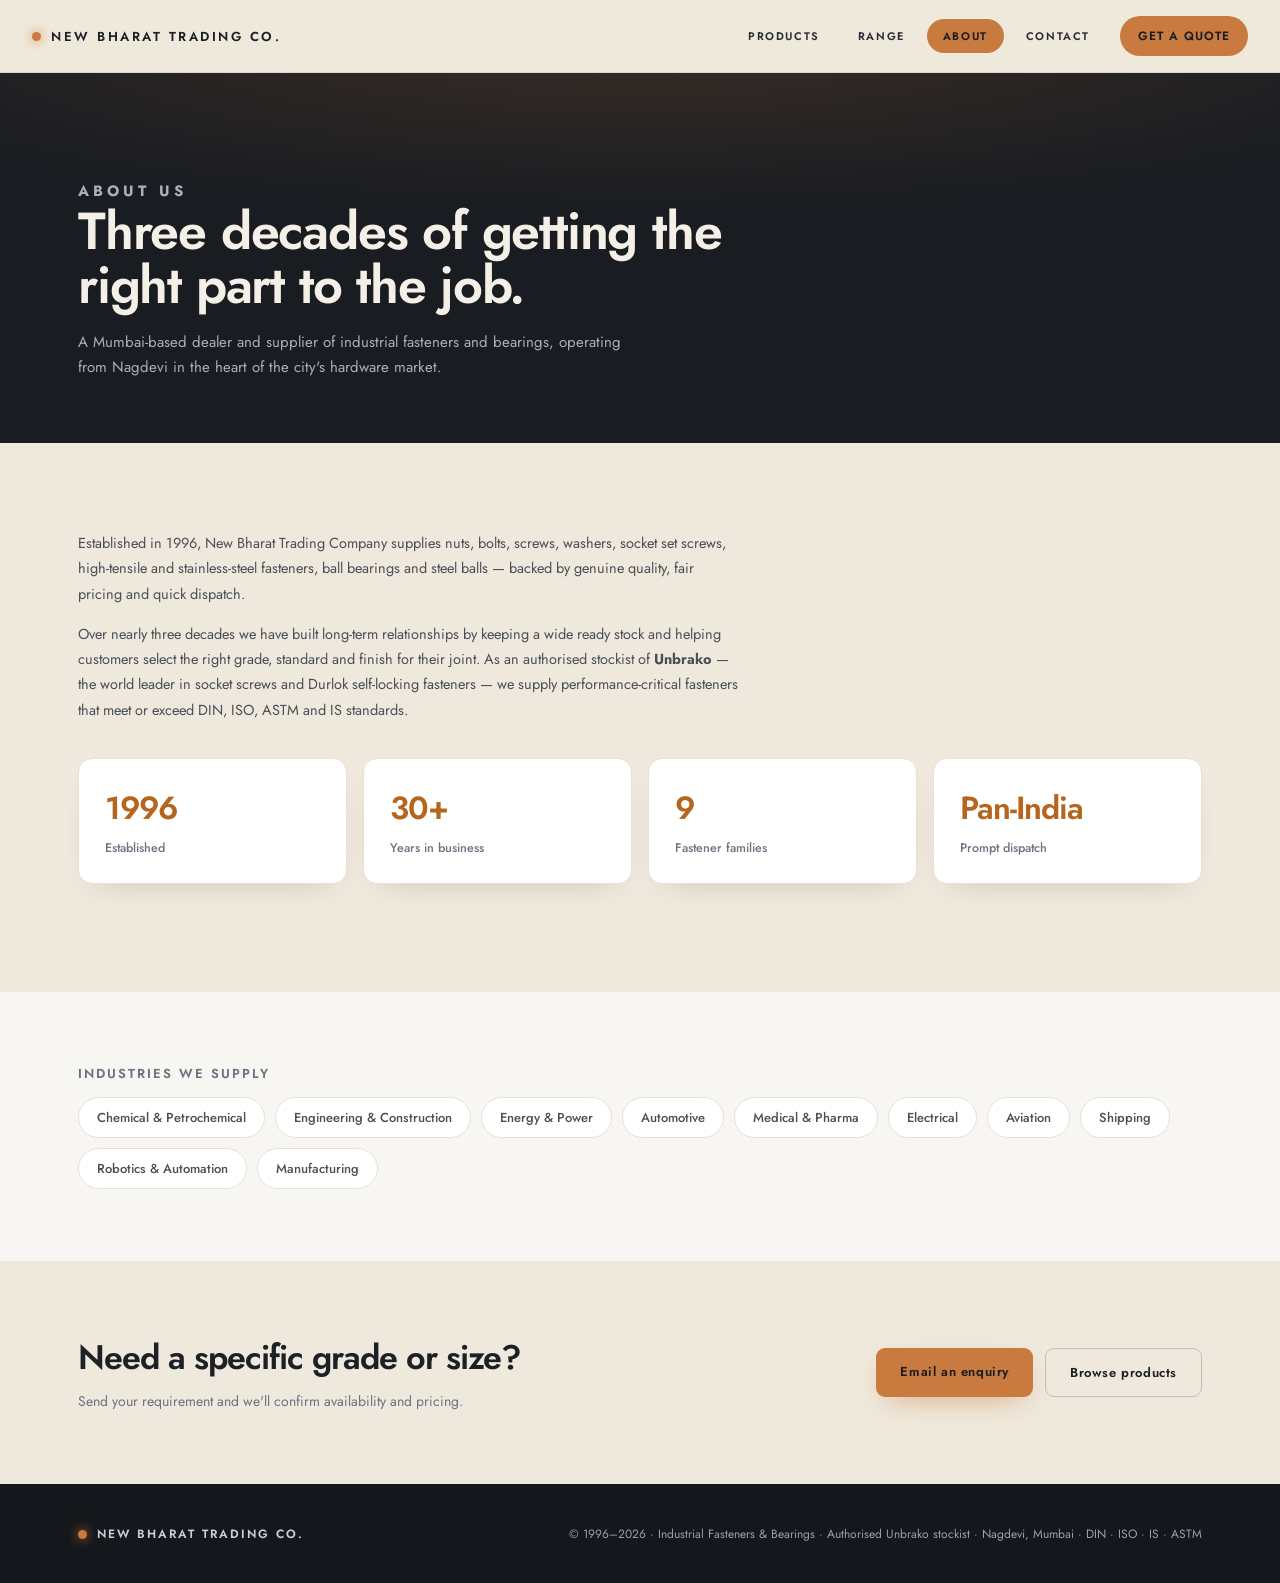
==== about.html @ 9ca3f694 "Add files via upload" ====
<!DOCTYPE html>
<html lang="en">
<head>
<meta charset="utf-8">
<meta name="viewport" content="width=device-width, initial-scale=1">
<title>About — New Bharat Trading Company</title>
<meta name="description" content="New Bharat Trading Company — a Mumbai-based dealer and supplier of industrial fasteners and bearings, established 1996, operating from Nagdevi.">
<link rel="stylesheet" href="site.css">
</head>
<body data-active="about">
<div data-nav-mount></div>

<header class="phead">
  <div class="wrap">
    <p class="phead__eyebrow">ABOUT US</p>
    <h1>Three decades of getting the<br>right part to the job.</h1>
    <p>A Mumbai-based dealer and supplier of industrial fasteners and bearings, operating from Nagdevi in the heart of the city's hardware market.</p>
  </div>
</header>

<section class="section"><div class="wrap">
  <div class="prose">
    <p class="lead">Established in 1996, New Bharat Trading Company supplies nuts, bolts, screws, washers, socket set screws, high-tensile and stainless-steel fasteners, ball bearings and steel balls — backed by genuine quality, fair pricing and quick dispatch.</p>
    <p>Over nearly three decades we have built long-term relationships by keeping a wide ready stock and helping customers select the right grade, standard and finish for their joint. As an authorised stockist of <strong>Unbrako</strong> — the world leader in socket screws and Durlok self-locking fasteners — we supply performance-critical fasteners that meet or exceed DIN, ISO, ASTM and IS standards.</p>
  </div>

  <div class="stats">
    <div class="stat"><b>1996</b><span>Established</span></div>
    <div class="stat"><b>30+</b><span>Years in business</span></div>
    <div class="stat"><b>9</b><span>Fastener families</span></div>
    <div class="stat"><b>Pan-India</b><span>Prompt dispatch</span></div>
  </div>
</div></section>

<section class="section section--light"><div class="wrap">
  <p class="sec-title">Industries we supply</p>
  <div class="tagrow">
    <span class="pill">Chemical &amp; Petrochemical</span>
    <span class="pill">Engineering &amp; Construction</span>
    <span class="pill">Energy &amp; Power</span>
    <span class="pill">Automotive</span>
    <span class="pill">Medical &amp; Pharma</span>
    <span class="pill">Electrical</span>
    <span class="pill">Aviation</span>
    <span class="pill">Shipping</span>
    <span class="pill">Robotics &amp; Automation</span>
    <span class="pill">Manufacturing</span>
  </div>
</div></section>

<section class="section"><div class="wrap" style="display:flex;flex-wrap:wrap;gap:24px;align-items:center;justify-content:space-between;">
  <div>
    <h2 style="margin:0 0 8px;font-weight:600;font-size:clamp(24px,3.4vw,34px);letter-spacing:-1px;">Need a specific grade or size?</h2>
    <p class="note" style="font-size:14px;margin:0;">Send your requirement and we'll confirm availability and pricing.</p>
  </div>
  <div class="btns" style="margin:0;">
    <a class="btn btn--primary" data-enquire href="#">Email an enquiry</a>
    <a class="btn btn--ghost" href="products.html">Browse products</a>
  </div>
</div></section>

<div data-footer-mount></div>

<script src="catalog.js"></script>
<script src="site.js"></script>
</body>
</html>
---- site.css ----
/* =========================================================================
   New Bharat Trading Company — shared styles
   Design system carried over from the animated homepage.
   ========================================================================= */
@import url('https://fonts.googleapis.com/css2?family=Jost:wght@400;500;600;700&display=swap');

:root{
  --paper:#efe9dd;
  --light:#f7f6f3;
  --white:#ffffff;
  --ink:#1d2024;
  --ink-2:#4a4f57;
  --muted:#6b7280;
  --line:#e7e1d5;
  --orange:#c87a3f;
  --rust:#b5651d;
  --dark:#191c21;
  --darker:#14171b;
  --panel:#23272e;
  --shadow:0 12px 30px -20px rgba(60,45,20,.32);
  --shadow-lg:0 28px 50px -26px rgba(60,45,20,.42);
}

*{box-sizing:border-box;}
html{scroll-behavior:smooth;}
body{
  margin:0;
  font-family:Jost,system-ui,-apple-system,sans-serif;
  color:var(--ink);
  background:var(--paper);
  -webkit-font-smoothing:antialiased;
}
::selection{background:var(--orange);color:#fff;}
a{color:inherit;}
img{display:block;}

.wrap{max-width:1180px;margin:0 auto;padding:0 28px;}

/* ---------- Nav ---------- */
.nav{
  position:sticky;top:0;z-index:100;
  display:flex;align-items:center;justify-content:space-between;
  padding:16px 32px;
  background:rgba(239,233,221,.86);
  backdrop-filter:blur(10px);-webkit-backdrop-filter:blur(10px);
  border-bottom:1px solid rgba(0,0,0,.08);
}
.nav__brand{display:flex;align-items:center;gap:10px;text-decoration:none;}
.nav__dot{width:9px;height:9px;border-radius:50%;background:var(--orange);box-shadow:0 0 12px var(--orange);}
.nav__name{font-weight:600;font-size:13px;letter-spacing:2.5px;color:var(--ink);}
.nav__links{display:flex;align-items:center;gap:6px;}
.nav__link{
  text-decoration:none;font-weight:600;font-size:11px;letter-spacing:1.6px;
  text-transform:uppercase;color:#2a2d33;padding:9px 16px;border-radius:999px;
  transition:background .2s,color .2s;white-space:nowrap;
}
.nav__link:hover{background:rgba(0,0,0,.05);}
.nav__link.is-active{background:var(--orange);color:#191c21;}
.nav__cta{
  text-decoration:none;font-weight:600;font-size:12px;letter-spacing:1px;
  color:#191c21;background:var(--orange);padding:11px 18px;border-radius:999px;margin-left:8px;
}
.nav__burger{display:none;background:none;border:0;cursor:pointer;padding:8px;}
.nav__burger span{display:block;width:22px;height:2px;background:var(--ink);margin:4px 0;}

@media(max-width:860px){
  .nav{padding:14px 18px;}
  .nav__name{font-size:11px;letter-spacing:1.5px;}
  .nav__burger{display:block;}
  .nav__links{
    position:absolute;top:100%;left:0;right:0;flex-direction:column;align-items:stretch;gap:0;
    background:var(--paper);border-bottom:1px solid var(--line);padding:8px;
    display:none;
  }
  .nav__links.is-open{display:flex;}
  .nav__link{padding:13px 16px;border-radius:8px;}
  .nav__cta{margin:6px;text-align:center;}
}

/* ---------- Page header band ---------- */
.phead{background:var(--dark);color:#f4efe7;padding:88px 0 64px;position:relative;overflow:hidden;}
.phead::after{content:"";position:absolute;inset:0;background:radial-gradient(120% 80% at 50% -10%,rgba(200,122,63,.18),transparent 60%);pointer-events:none;}
.phead .wrap{position:relative;z-index:1;}
.phead__eyebrow{margin:0 0 14px;font-weight:700;font-size:11px;letter-spacing:4px;color:var(--orange);}
.phead h1{margin:0;font-weight:600;font-size:clamp(30px,5vw,52px);line-height:1.04;letter-spacing:-1.2px;}
.phead p{margin:18px 0 0;max-width:560px;font-size:15px;line-height:1.65;color:#aab0ba;}
.crumb{font-size:12px;letter-spacing:.5px;color:#8b919b;margin:0 0 22px;}
.crumb a{color:#c0c6cf;text-decoration:none;}
.crumb a:hover{color:var(--orange);}

/* ---------- Controls (search + filters) ---------- */
.controls{display:flex;flex-wrap:wrap;gap:14px;align-items:center;justify-content:space-between;margin:38px 0 26px;}
.search{position:relative;flex:1;min-width:240px;max-width:420px;}
.search input{
  width:100%;font-family:inherit;font-size:14px;color:var(--ink);
  padding:13px 16px 13px 42px;border:1px solid var(--line);border-radius:10px;background:#fff;
  outline:none;transition:border-color .2s,box-shadow .2s;
}
.search input:focus{border-color:var(--orange);box-shadow:0 0 0 3px rgba(200,122,63,.15);}
.search::before{content:"";position:absolute;left:15px;top:50%;width:14px;height:14px;transform:translateY(-50%);
  background:no-repeat center/contain url("data:image/svg+xml,%3Csvg xmlns='http://www.w3.org/2000/svg' viewBox='0 0 24 24' fill='none' stroke='%236b7280' stroke-width='2'%3E%3Ccircle cx='11' cy='11' r='7'/%3E%3Cpath d='m20 20-3.2-3.2'/%3E%3C/svg%3E");}
.chips{display:flex;flex-wrap:wrap;gap:8px;}
.chip{
  font-family:inherit;font-weight:600;font-size:11px;letter-spacing:1px;text-transform:uppercase;
  color:#2a2d33;background:#fff;border:1px solid var(--line);border-radius:999px;
  padding:9px 15px;cursor:pointer;transition:all .2s;
}
.chip:hover{border-color:var(--orange);}
.chip.is-active{background:var(--orange);border-color:var(--orange);color:#191c21;}

/* ---------- Product grid ---------- */
.grid{display:grid;gap:18px;}
.grid--cat{grid-template-columns:repeat(3,1fr);}
.grid--prod{grid-template-columns:repeat(4,1fr);}
@media(max-width:980px){.grid--prod{grid-template-columns:repeat(3,1fr);}.grid--cat{grid-template-columns:repeat(2,1fr);}}
@media(max-width:680px){.grid--prod{grid-template-columns:repeat(2,1fr);}.grid--cat{grid-template-columns:1fr;}}
@media(max-width:440px){.grid--prod{grid-template-columns:1fr;}}

.card{
  display:flex;flex-direction:column;text-decoration:none;color:inherit;
  border:1px solid var(--line);border-radius:14px;overflow:hidden;background:#fff;
  transition:transform .3s,box-shadow .3s,border-color .3s;
}
.card:hover{transform:translateY(-5px);box-shadow:var(--shadow-lg);border-color:var(--orange);}
.card__img{height:140px;display:flex;align-items:center;justify-content:center;
  background:radial-gradient(120% 120% at 50% 20%,#2c323b,#191c21);}
.card__img img{width:84px;height:84px;object-fit:contain;filter:drop-shadow(0 6px 8px rgba(0,0,0,.5));}
.card__body{padding:18px;display:flex;flex-direction:column;flex:1;}
.card__cat{font-weight:700;font-size:10px;letter-spacing:1.5px;text-transform:uppercase;color:var(--orange);margin:0 0 8px;}
.card__name{margin:0 0 7px;font-weight:600;font-size:15.5px;line-height:1.25;color:var(--ink);}
.card__std{margin:0 0 14px;font-weight:500;font-size:11px;letter-spacing:.4px;color:var(--muted);}
.card__cta{margin-top:auto;font-weight:600;font-size:12px;color:var(--rust);}

/* category card variant */
.ccard{padding:26px;background:#fff;border:1px solid var(--line);border-radius:14px;text-decoration:none;color:inherit;
  box-shadow:var(--shadow);transition:transform .3s,box-shadow .3s,border-color .3s;display:block;}
.ccard:hover{transform:translateY(-5px);box-shadow:var(--shadow-lg);border-color:var(--orange);}
.ccard__no{font-weight:700;font-size:13px;letter-spacing:1px;color:var(--orange);}
.ccard__name{margin:14px 0 8px;font-weight:600;font-size:19px;color:var(--ink);}
.ccard__blurb{margin:0 0 14px;font-size:13.5px;line-height:1.6;color:var(--muted);}
.ccard__cta{font-weight:600;font-size:12px;color:var(--rust);}

.empty{padding:60px 0;text-align:center;color:var(--muted);font-size:15px;}

/* ---------- Product detail ---------- */
.pd{padding:48px 0 80px;}
.pd__top{display:grid;grid-template-columns:0.9fr 1.1fr;gap:44px;align-items:start;}
@media(max-width:820px){.pd__top{grid-template-columns:1fr;gap:28px;}}
.pd__media{border:1px solid var(--line);border-radius:18px;overflow:hidden;
  background:radial-gradient(120% 120% at 50% 18%,#2c323b,#191c21);
  display:flex;align-items:center;justify-content:center;min-height:320px;position:sticky;top:90px;}
@media(max-width:820px){.pd__media{position:static;min-height:240px;}}
.pd__media img{width:180px;height:180px;object-fit:contain;filter:drop-shadow(0 12px 18px rgba(0,0,0,.55));}
.pd__cat{font-weight:700;font-size:11px;letter-spacing:3px;text-transform:uppercase;color:var(--rust);margin:0 0 12px;}
.pd__name{margin:0 0 14px;font-weight:600;font-size:clamp(26px,4vw,38px);line-height:1.08;letter-spacing:-1px;}
.pd__blurb{margin:0 0 22px;font-size:15px;line-height:1.7;color:var(--ink-2);}
.tags{display:flex;flex-wrap:wrap;gap:8px;margin:0 0 26px;}
.tag{font-weight:600;font-size:11px;letter-spacing:.5px;color:var(--ink-2);background:var(--light);
  border:1px solid var(--line);border-radius:50px;padding:8px 14px;}
.btns{display:flex;gap:12px;flex-wrap:wrap;margin:0 0 30px;}
.btn{display:inline-block;text-decoration:none;font-weight:600;font-size:13px;letter-spacing:.6px;
  padding:14px 24px;border-radius:9px;transition:transform .15s,filter .2s;}
.btn:hover{transform:translateY(-1px);}
.btn--primary{background:var(--orange);color:#191c21;box-shadow:0 10px 30px -12px rgba(200,122,63,.7);}
.btn--ghost{background:transparent;color:var(--ink);border:1px solid rgba(0,0,0,.18);}

.specs{display:grid;grid-template-columns:1fr 1fr;gap:0;border:1px solid var(--line);border-radius:12px;overflow:hidden;margin:0 0 28px;background:#fff;}
.specs div{padding:14px 16px;border-bottom:1px solid var(--line);}
.specs div:nth-child(odd){border-right:1px solid var(--line);}
.specs dt{font-weight:600;font-size:10px;letter-spacing:1.4px;text-transform:uppercase;color:var(--muted);margin:0 0 4px;}
.specs dd{margin:0;font-weight:500;font-size:13.5px;color:var(--ink);}
@media(max-width:480px){.specs{grid-template-columns:1fr;}.specs div:nth-child(odd){border-right:0;}}

.sec-title{font-weight:600;font-size:13px;letter-spacing:2px;text-transform:uppercase;color:var(--muted);margin:0 0 14px;}
.ptable{width:100%;border-collapse:collapse;font-size:14px;background:#fff;border:1px solid var(--line);border-radius:12px;overflow:hidden;}
.ptable th,.ptable td{text-align:left;padding:13px 18px;border-bottom:1px solid var(--line);}
.ptable th{font-weight:600;font-size:10px;letter-spacing:1.4px;text-transform:uppercase;color:var(--muted);background:var(--light);}
.ptable tr:last-child td{border-bottom:0;}
.ptable td:last-child,.ptable th:last-child{text-align:right;font-variant-numeric:tabular-nums;}
.ptable tbody tr:hover{background:#faf8f4;}
.note{margin:14px 0 0;font-size:12px;line-height:1.6;color:var(--muted);}

/* ---------- Generic content (about/contact) ---------- */
.section{padding:72px 0;}
.section--light{background:var(--light);}
.lead{font-size:17px;line-height:1.7;color:var(--ink-2);max-width:660px;}
.prose p{font-size:14.5px;line-height:1.75;color:var(--ink-2);max-width:660px;}
.stats{display:grid;grid-template-columns:repeat(4,1fr);gap:16px;margin:36px 0;}
@media(max-width:680px){.stats{grid-template-columns:repeat(2,1fr);}}
.stat{background:#fff;border:1px solid var(--line);border-radius:14px;padding:26px;box-shadow:var(--shadow);}
.stat b{display:block;font-weight:600;font-size:32px;letter-spacing:-1px;color:var(--rust);}
.stat span{display:block;margin-top:8px;font-weight:500;font-size:12.5px;color:var(--muted);}
.tagrow{display:flex;flex-wrap:wrap;gap:10px;}
.pill{font-weight:500;font-size:13px;color:var(--ink-2);background:#fff;border:1px solid var(--line);border-radius:50px;padding:10px 18px;}

.contact-grid{display:grid;grid-template-columns:1.1fr .9fr;gap:44px;}
@media(max-width:820px){.contact-grid{grid-template-columns:1fr;gap:28px;}}
.cbox{display:flex;flex-direction:column;gap:22px;}
.cbox h3{margin:0 0 5px;font-weight:600;font-size:10px;letter-spacing:2px;color:var(--muted);text-transform:uppercase;}
.cbox p,.cbox a{margin:0;font-weight:500;font-size:14.5px;line-height:1.55;color:var(--ink);text-decoration:none;}
.cbox a:hover{color:var(--rust);}

/* ---------- Footer ---------- */
.foot{background:var(--darker);padding:40px 0;border-top:1px solid rgba(0,0,0,.07);}
.foot .wrap{display:flex;align-items:center;justify-content:space-between;gap:20px;flex-wrap:wrap;}
.foot__brand{display:flex;align-items:center;gap:10px;}
.foot__brand span{font-weight:600;font-size:12px;letter-spacing:2px;color:#cbcfd6;}
.foot__meta{margin:0;font-size:12px;line-height:1.5;color:#9aa1ab;}
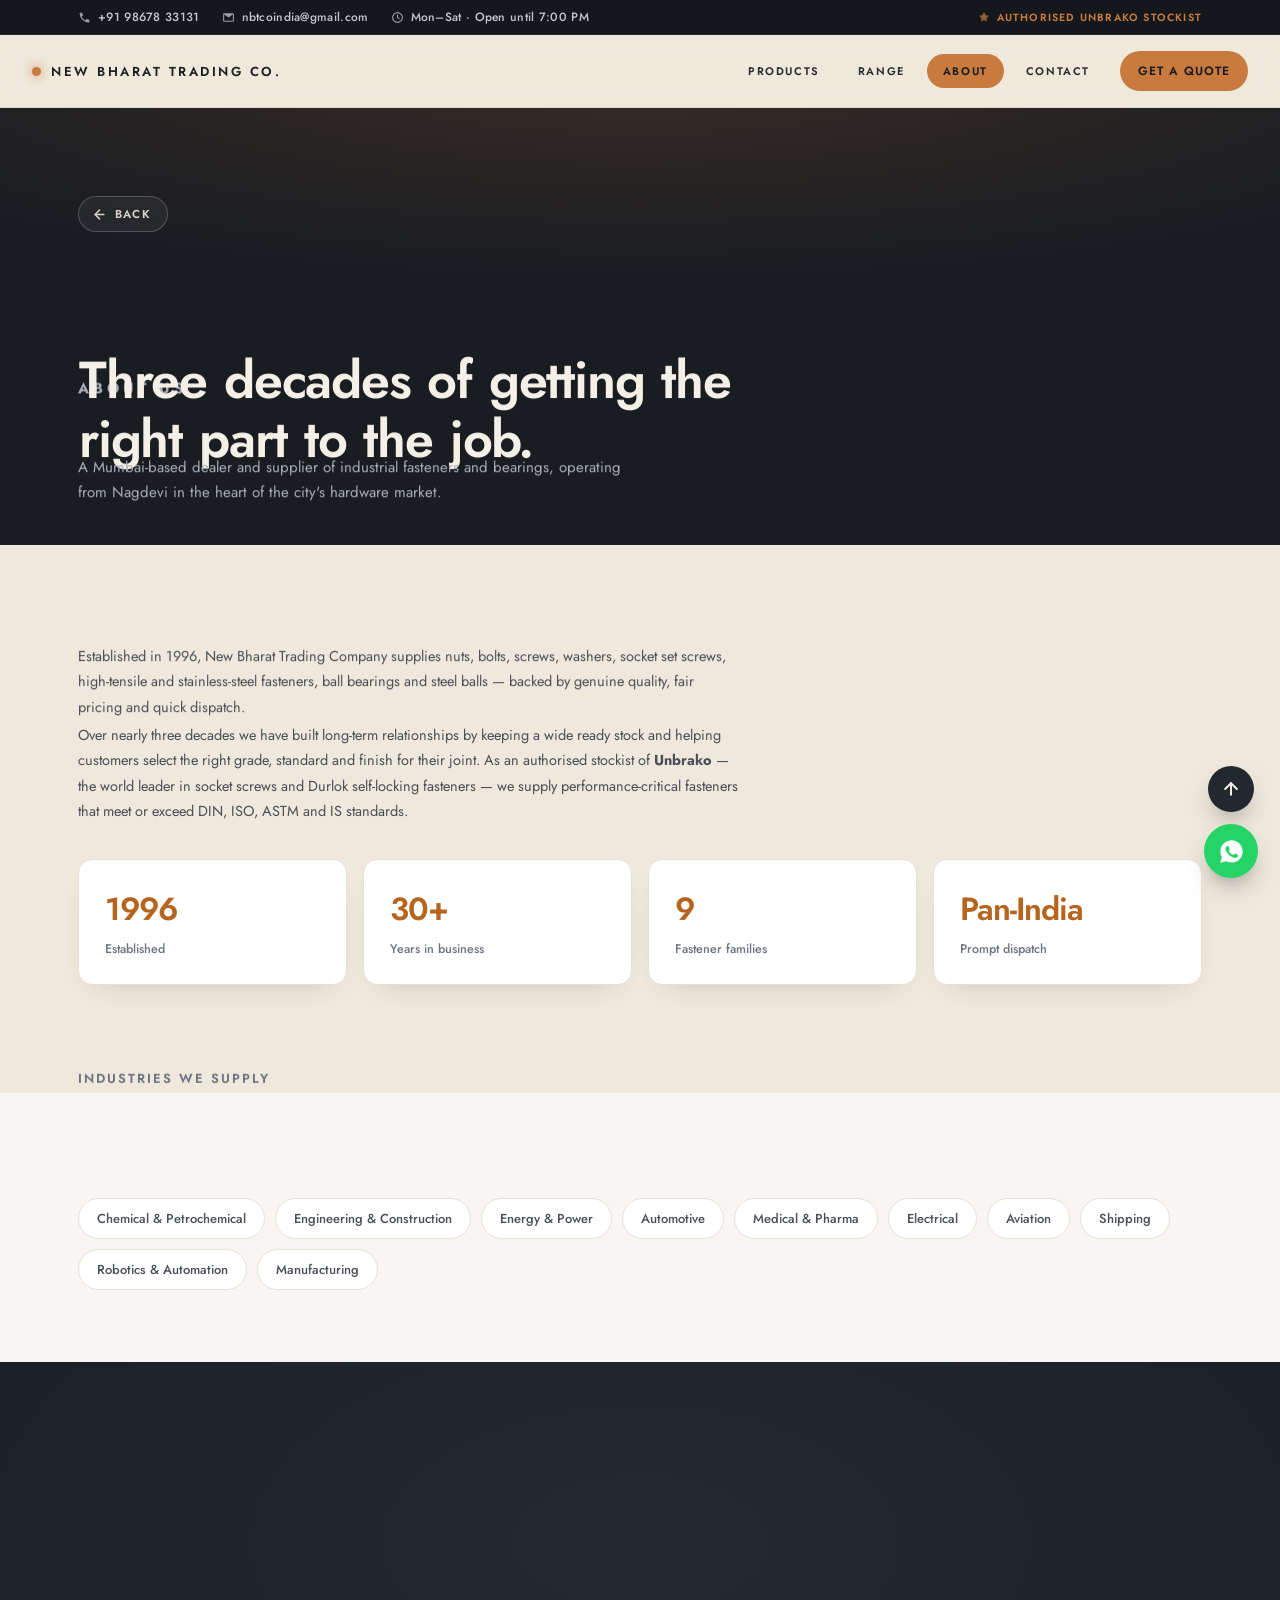
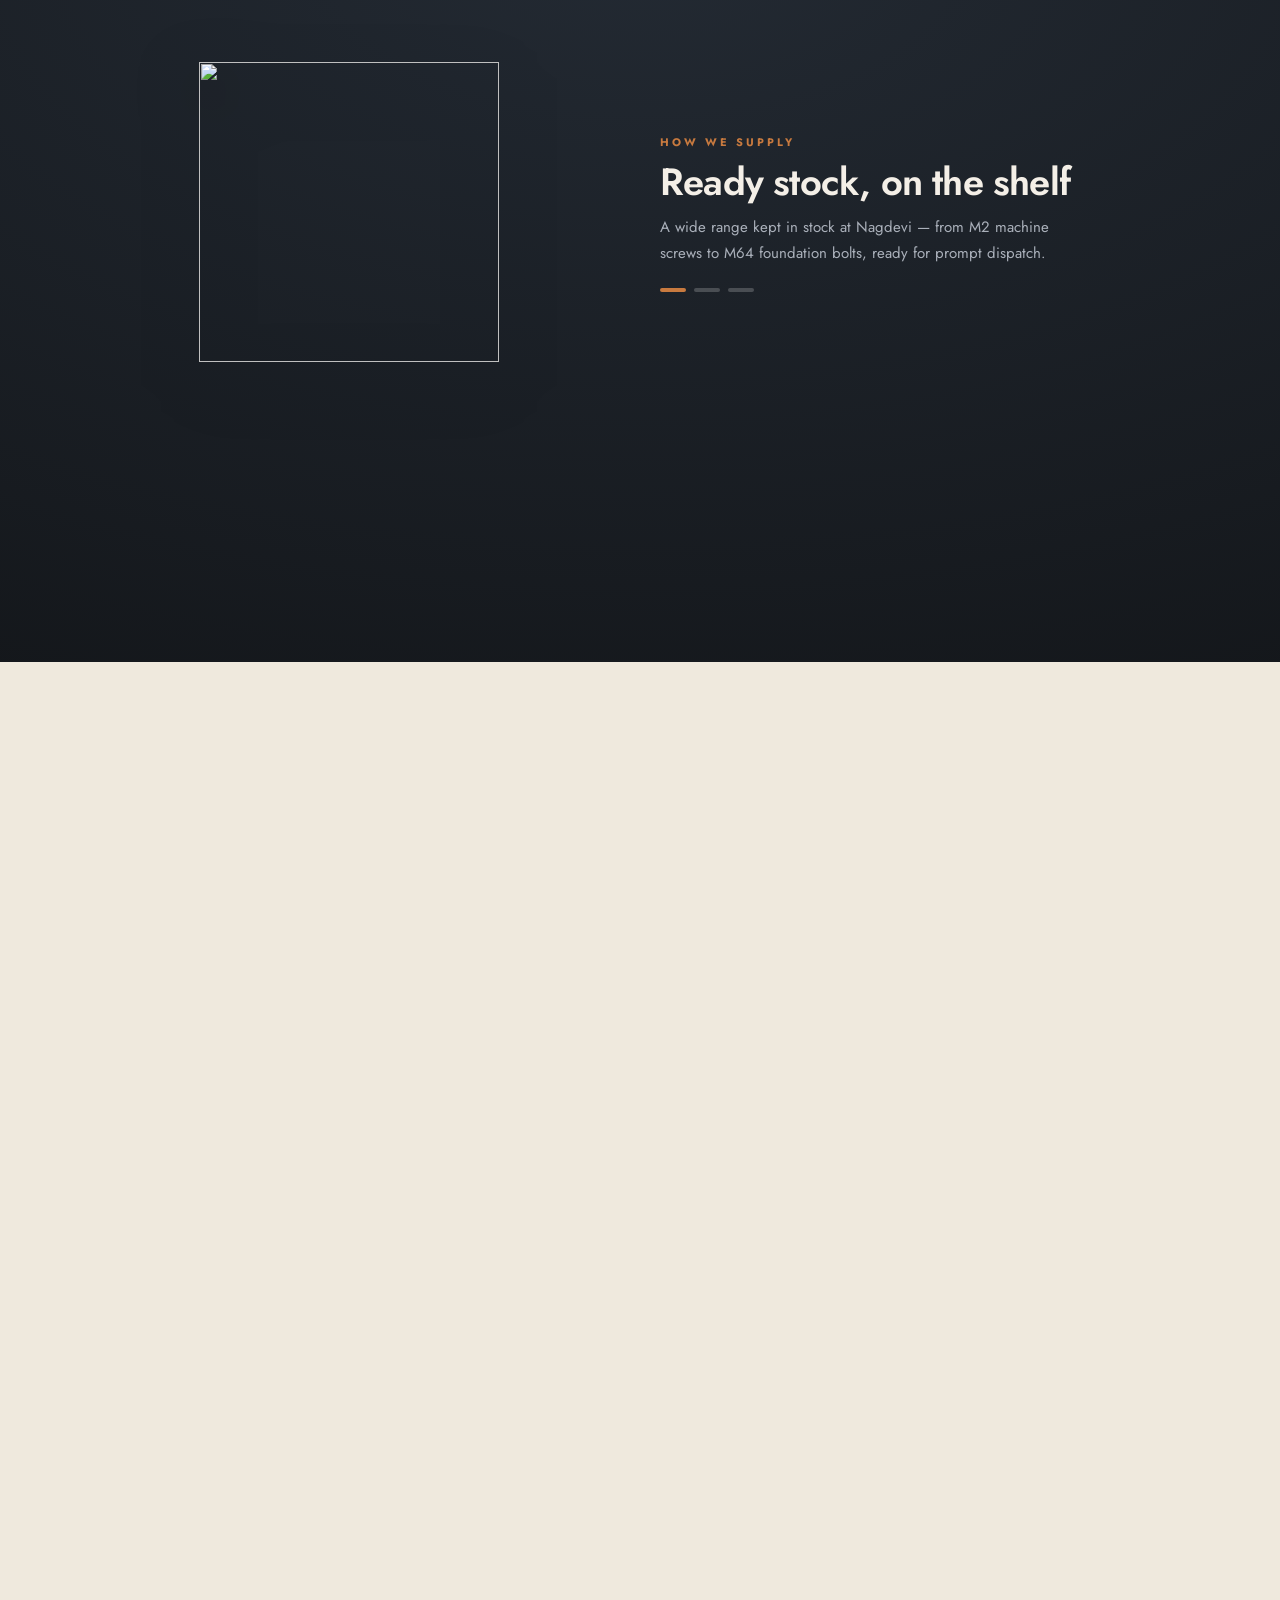
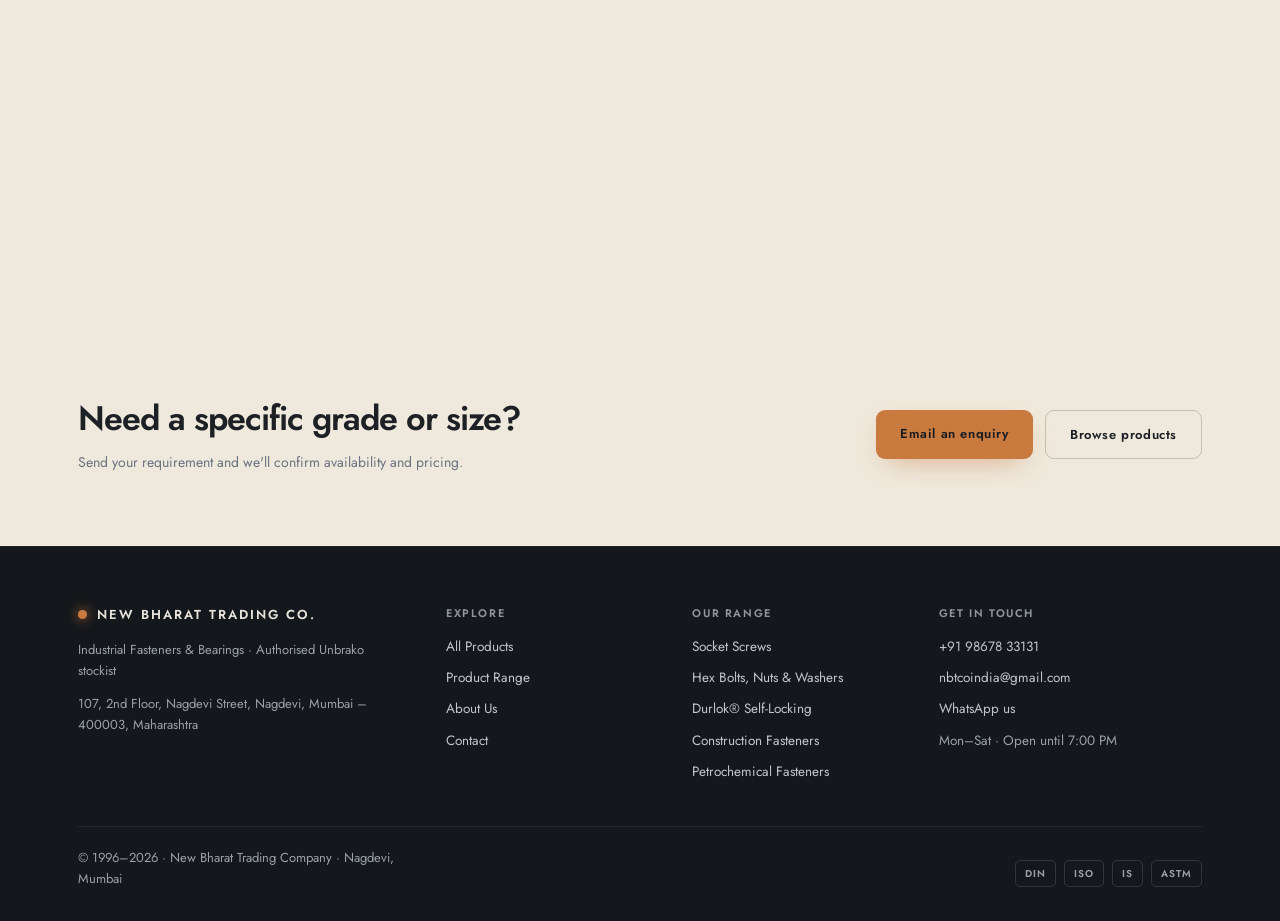
==== commit 15513363: "Add files via upload" ====
--- a/about.html
+++ b/about.html
@@ -12,15 +12,15 @@
 
 <header class="phead">
   <div class="wrap">
-    <p class="phead__eyebrow">ABOUT US</p>
-    <h1>Three decades of getting the<br>right part to the job.</h1>
-    <p>A Mumbai-based dealer and supplier of industrial fasteners and bearings, operating from Nagdevi in the heart of the city's hardware market.</p>
+    <p class="phead__eyebrow" data-parallax="0.22" data-parallax-mode="scroll">ABOUT US</p>
+    <h1 data-parallax="0.12" data-parallax-mode="scroll">Three decades of getting the<br>right part to the job.</h1>
+    <p data-parallax="0.05" data-parallax-mode="scroll">A Mumbai-based dealer and supplier of industrial fasteners and bearings, operating from Nagdevi in the heart of the city's hardware market.</p>
   </div>
 </header>
 
 <section class="section"><div class="wrap">
   <div class="prose">
-    <p class="lead">Established in 1996, New Bharat Trading Company supplies nuts, bolts, screws, washers, socket set screws, high-tensile and stainless-steel fasteners, ball bearings and steel balls — backed by genuine quality, fair pricing and quick dispatch.</p>
+    <p class="lead" data-parallax="0.06">Established in 1996, New Bharat Trading Company supplies nuts, bolts, screws, washers, socket set screws, high-tensile and stainless-steel fasteners, ball bearings and steel balls — backed by genuine quality, fair pricing and quick dispatch.</p>
     <p>Over nearly three decades we have built long-term relationships by keeping a wide ready stock and helping customers select the right grade, standard and finish for their joint. As an authorised stockist of <strong>Unbrako</strong> — the world leader in socket screws and Durlok self-locking fasteners — we supply performance-critical fasteners that meet or exceed DIN, ISO, ASTM and IS standards.</p>
   </div>
 
@@ -33,7 +33,7 @@
 </div></section>
 
 <section class="section section--light"><div class="wrap">
-  <p class="sec-title">Industries we supply</p>
+  <p class="sec-title" data-parallax="0.14">Industries we supply</p>
   <div class="tagrow">
     <span class="pill">Chemical &amp; Petrochemical</span>
     <span class="pill">Engineering &amp; Construction</span>
@@ -47,6 +47,21 @@
     <span class="pill">Manufacturing</span>
   </div>
 </div></section>
+
+<section class="prog" id="prog" data-steps='[{"t":"Ready stock, on the shelf","b":"A wide range kept in stock at Nagdevi — from M2 machine screws to M64 foundation bolts, ready for prompt dispatch."},{"t":"The right grade, confirmed","b":"We help you match the standard, property class and finish to your joint — DIN, ISO, IS or ASTM — so the fastener performs."},{"t":"Genuine Unbrako quality","b":"As an authorised stockist, every performance-critical fastener meets or exceeds the standard it is supplied to."}]'>
+  <div class="prog__sticky">
+    <div class="prog__inner">
+      <img class="prog__bolt" id="progBolt" src="assets/bolt.png" alt="">
+      <div class="prog__step">
+        <p class="eyebrow">HOW WE SUPPLY</p>
+        <h3 id="progTitle">Ready stock, on the shelf</h3>
+        <p id="progBody">A wide range kept in stock at Nagdevi — from M2 machine screws to M64 foundation bolts, ready for prompt dispatch.</p>
+        <div class="prog__dots"><b class="on"></b><b></b><b></b></div>
+      </div>
+    </div>
+    <div class="prog__bar" id="progBar"></div>
+  </div>
+</section>
 
 <section class="section"><div class="wrap" style="display:flex;flex-wrap:wrap;gap:24px;align-items:center;justify-content:space-between;">
   <div>
--- a/site.css
+++ b/site.css
@@ -200,9 +200,95 @@
 .cbox p,.cbox a{margin:0;font-weight:500;font-size:14.5px;line-height:1.55;color:var(--ink);text-decoration:none;}
 .cbox a:hover{color:var(--rust);}
 
+/* ---------- Utility bar (above nav) ---------- */
+.ubar{background:var(--darker);color:#cdd2d9;font-size:12px;border-bottom:1px solid rgba(255,255,255,.05);}
+.ubar .wrap{display:flex;align-items:center;justify-content:space-between;gap:16px;padding:8px 28px;}
+.ubar__left{display:flex;align-items:center;gap:22px;flex-wrap:wrap;}
+.ubar a,.ubar__hours{display:inline-flex;align-items:center;gap:7px;color:#c4c9d1;text-decoration:none;font-weight:500;letter-spacing:.3px;transition:color .2s;}
+.ubar a:hover{color:var(--orange);}
+.ubar svg{opacity:.75;flex:none;}
+.ubar__badge{display:inline-flex;align-items:center;gap:7px;font-weight:600;font-size:10.5px;letter-spacing:1.2px;text-transform:uppercase;color:var(--orange);white-space:nowrap;}
+@media(max-width:860px){
+  .ubar .wrap{padding:7px 18px;justify-content:center;}
+  .ubar__email,.ubar__hours,.ubar__badge{display:none;}
+}
+
+/* ---------- Back button ---------- */
+.backbtn{display:inline-flex;align-items:center;gap:8px;font-weight:600;font-size:11.5px;letter-spacing:1.2px;text-transform:uppercase;
+  text-decoration:none;padding:9px 16px 9px 13px;border-radius:999px;transition:all .2s;margin-bottom:20px;}
+.backbtn svg{transition:transform .2s;}
+.backbtn:hover svg{transform:translateX(-3px);}
+.backbtn--dark{color:#d8d2c7;border:1px solid rgba(255,255,255,.2);background:rgba(255,255,255,.05);}
+.backbtn--dark:hover{border-color:var(--orange);color:#fff;background:rgba(200,122,63,.16);}
+.backbtn--light{color:var(--ink-2);border:1px solid var(--line);background:#fff;}
+.backbtn--light:hover{border-color:var(--orange);color:var(--rust);}
+
+/* ---------- Floating action buttons ---------- */
+.fab-stack{position:fixed;right:22px;bottom:22px;z-index:200;display:flex;flex-direction:column;gap:12px;align-items:center;}
+.fab{width:54px;height:54px;border-radius:50%;display:flex;align-items:center;justify-content:center;
+  box-shadow:0 12px 26px -10px rgba(0,0,0,.5);text-decoration:none;cursor:pointer;border:0;transition:transform .2s,box-shadow .2s,background .2s;}
+.fab:hover{transform:translateY(-3px);box-shadow:0 16px 30px -10px rgba(0,0,0,.55);}
+.fab--wa{background:#25D366;color:#fff;}
+.fab--top{background:var(--panel);color:#f4efe7;width:46px;height:46px;opacity:0;pointer-events:none;transform:translateY(12px);}
+.fab--top.is-shown{opacity:1;pointer-events:auto;transform:none;}
+.fab--top:hover{background:var(--orange);color:#191c21;}
+@media(max-width:600px){.fab-stack{right:16px;bottom:16px;}.fab{width:50px;height:50px;}}
+
 /* ---------- Footer ---------- */
-.foot{background:var(--darker);padding:40px 0;border-top:1px solid rgba(0,0,0,.07);}
-.foot .wrap{display:flex;align-items:center;justify-content:space-between;gap:20px;flex-wrap:wrap;}
-.foot__brand{display:flex;align-items:center;gap:10px;}
-.foot__brand span{font-weight:600;font-size:12px;letter-spacing:2px;color:#cbcfd6;}
-.foot__meta{margin:0;font-size:12px;line-height:1.5;color:#9aa1ab;}
+.foot{background:var(--darker);color:#cdd2d9;padding:58px 0 0;border-top:1px solid rgba(255,255,255,.05);}
+.foot__cols{display:grid;grid-template-columns:1.6fr 1fr 1fr 1.3fr;gap:44px;padding-bottom:44px;}
+@media(max-width:860px){.foot__cols{grid-template-columns:1fr 1fr;gap:34px;}}
+@media(max-width:480px){.foot__cols{grid-template-columns:1fr;gap:28px;}}
+.foot h4{margin:0 0 16px;font-weight:600;font-size:11px;letter-spacing:1.6px;text-transform:uppercase;color:#8f959d;}
+.foot__brand2{display:flex;align-items:center;gap:10px;margin-bottom:15px;}
+.foot__brand2 span{font-weight:600;font-size:13px;letter-spacing:2px;color:#e7e3da;}
+.foot p{margin:0 0 11px;font-size:13px;line-height:1.65;color:#9aa1ab;max-width:320px;}
+.foot ul{list-style:none;margin:0;padding:0;display:flex;flex-direction:column;gap:11px;}
+.foot ul li{font-size:13.5px;color:#9aa1ab;line-height:1.5;}
+.foot ul a{font-size:13.5px;color:#c2c7cf;text-decoration:none;transition:color .2s;}
+.foot ul a:hover{color:var(--orange);}
+.foot__bottom{border-top:1px solid rgba(255,255,255,.07);padding:20px 0;display:flex;align-items:center;justify-content:space-between;gap:16px;flex-wrap:wrap;}
+.foot__meta{margin:0;font-size:12px;line-height:1.5;color:#8f959d;}
+.foot__badges{display:flex;gap:8px;flex-wrap:wrap;}
+.foot__badge{font-size:10px;font-weight:600;letter-spacing:1px;color:#9aa1ab;border:1px solid rgba(255,255,255,.13);border-radius:5px;padding:5px 9px;}
+
+/* ---------- Motion: parallax (01) ---------- */
+[data-parallax]{will-change:transform;}
+.card__img img,.pd__media img{will-change:transform;}
+@media(prefers-reduced-motion:reduce){
+  [data-parallax]{transform:none!important;}
+}
+
+/* ---------- Motion: scroll reveal (02) ---------- */
+body.motion-ready [data-reveal]{opacity:0;transform:translateY(28px);transition:opacity .7s cubic-bezier(.2,.7,.2,1),transform .7s cubic-bezier(.2,.7,.2,1);}
+body.motion-ready [data-reveal].in{opacity:1;transform:none;}
+
+/* ---------- Motion: split-text headline (03) ---------- */
+.phead h1 .w{display:inline-block;overflow:hidden;vertical-align:top;padding:0 .02em .1em;}
+.phead h1 .w > i{display:inline-block;font-style:normal;transform:translateY(115%);transition:transform .72s cubic-bezier(.2,.75,.2,1);}
+.phead h1.in .w > i{transform:none;}
+
+/* ---------- Motion: magnetic CTAs (04) ---------- */
+.btn--primary{will-change:transform;transition:transform .25s cubic-bezier(.2,.8,.2,1),filter .2s;}
+.nav__cta{will-change:transform;transition:transform .25s cubic-bezier(.2,.8,.2,1),background .2s;}
+
+/* ---------- Motion: sticky scroll story (06) ---------- */
+.prog{position:relative;height:240vh;}
+.prog__sticky{position:sticky;top:0;height:100vh;display:flex;align-items:center;overflow:hidden;background:radial-gradient(120% 90% at 50% 20%,#232a33,#14171b);color:#f4efe7;}
+.prog__inner{width:100%;max-width:1180px;margin:0 auto;padding:0 28px;display:grid;grid-template-columns:1fr 1fr;gap:40px;align-items:center;}
+@media(max-width:760px){.prog__inner{grid-template-columns:1fr;gap:28px;text-align:center;}}
+.prog__bolt{width:min(300px,58vw);height:min(300px,58vw);object-fit:contain;justify-self:center;filter:drop-shadow(0 20px 30px rgba(0,0,0,.6));will-change:transform;}
+.prog__step .eyebrow{font-weight:700;font-size:11px;letter-spacing:3px;color:var(--orange);margin:0 0 10px;}
+.prog__step h3{margin:0 0 12px;font-weight:600;font-size:clamp(24px,3.6vw,38px);letter-spacing:-.8px;line-height:1.1;min-height:1.1em;}
+.prog__step p{margin:0;font-size:15px;line-height:1.7;color:#aab0ba;max-width:420px;}
+@media(max-width:760px){.prog__step p{margin:0 auto;}}
+.prog__bar{position:absolute;left:0;bottom:0;height:4px;background:var(--orange);width:0%;}
+.prog__dots{display:flex;gap:8px;margin-top:22px;}
+@media(max-width:760px){.prog__dots{justify-content:center;}}
+.prog__dots b{width:26px;height:4px;border-radius:2px;background:rgba(255,255,255,.2);transition:background .3s;}
+.prog__dots b.on{background:var(--orange);}
+
+@media(prefers-reduced-motion:reduce){
+  body.motion-ready [data-reveal]{opacity:1!important;transform:none!important;transition:none!important;}
+  .phead h1 .w > i{transform:none!important;transition:none!important;}
+}
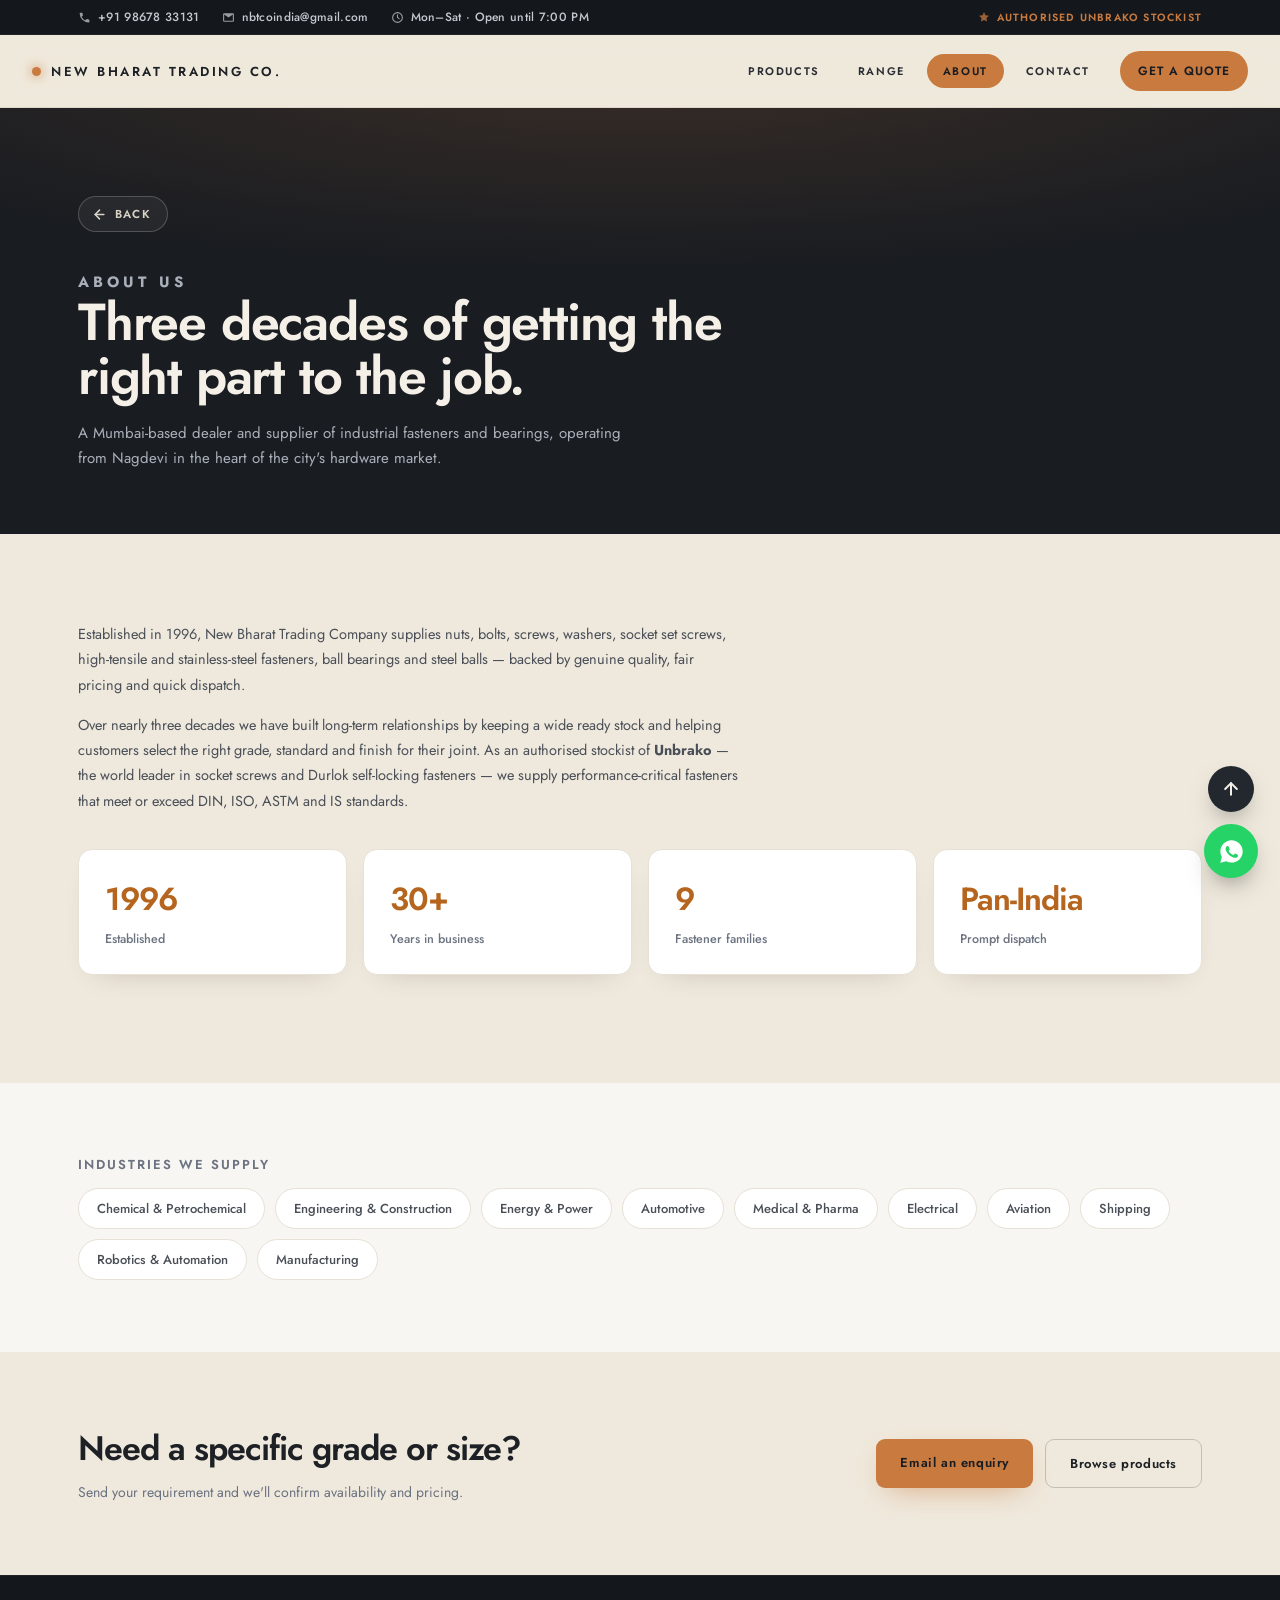
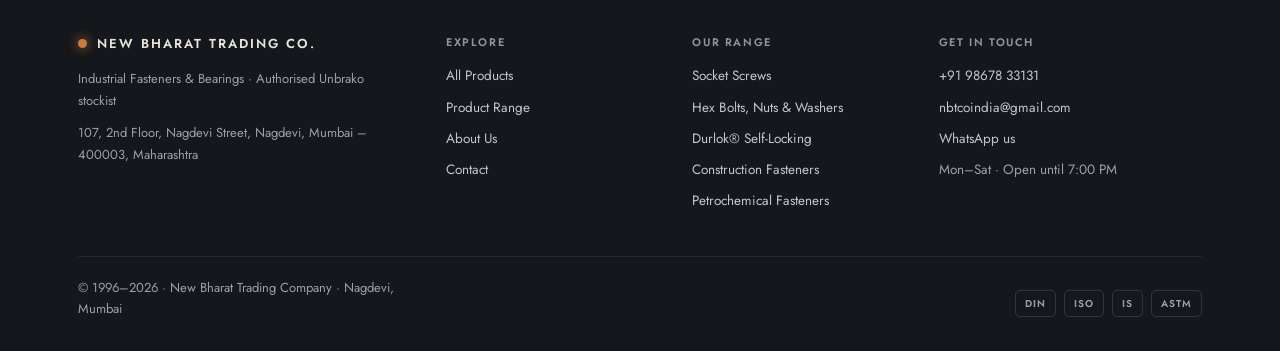
==== commit c75fdf49: "Add files via upload" ====
--- a/about.html
+++ b/about.html
@@ -12,15 +12,15 @@
 
 <header class="phead">
   <div class="wrap">
-    <p class="phead__eyebrow" data-parallax="0.22" data-parallax-mode="scroll">ABOUT US</p>
-    <h1 data-parallax="0.12" data-parallax-mode="scroll">Three decades of getting the<br>right part to the job.</h1>
-    <p data-parallax="0.05" data-parallax-mode="scroll">A Mumbai-based dealer and supplier of industrial fasteners and bearings, operating from Nagdevi in the heart of the city's hardware market.</p>
+    <p class="phead__eyebrow">ABOUT US</p>
+    <h1>Three decades of getting the<br>right part to the job.</h1>
+    <p>A Mumbai-based dealer and supplier of industrial fasteners and bearings, operating from Nagdevi in the heart of the city's hardware market.</p>
   </div>
 </header>
 
 <section class="section"><div class="wrap">
   <div class="prose">
-    <p class="lead" data-parallax="0.06">Established in 1996, New Bharat Trading Company supplies nuts, bolts, screws, washers, socket set screws, high-tensile and stainless-steel fasteners, ball bearings and steel balls — backed by genuine quality, fair pricing and quick dispatch.</p>
+    <p class="lead">Established in 1996, New Bharat Trading Company supplies nuts, bolts, screws, washers, socket set screws, high-tensile and stainless-steel fasteners, ball bearings and steel balls — backed by genuine quality, fair pricing and quick dispatch.</p>
     <p>Over nearly three decades we have built long-term relationships by keeping a wide ready stock and helping customers select the right grade, standard and finish for their joint. As an authorised stockist of <strong>Unbrako</strong> — the world leader in socket screws and Durlok self-locking fasteners — we supply performance-critical fasteners that meet or exceed DIN, ISO, ASTM and IS standards.</p>
   </div>
 
@@ -33,7 +33,7 @@
 </div></section>
 
 <section class="section section--light"><div class="wrap">
-  <p class="sec-title" data-parallax="0.14">Industries we supply</p>
+  <p class="sec-title">Industries we supply</p>
   <div class="tagrow">
     <span class="pill">Chemical &amp; Petrochemical</span>
     <span class="pill">Engineering &amp; Construction</span>
@@ -47,21 +47,6 @@
     <span class="pill">Manufacturing</span>
   </div>
 </div></section>
-
-<section class="prog" id="prog" data-steps='[{"t":"Ready stock, on the shelf","b":"A wide range kept in stock at Nagdevi — from M2 machine screws to M64 foundation bolts, ready for prompt dispatch."},{"t":"The right grade, confirmed","b":"We help you match the standard, property class and finish to your joint — DIN, ISO, IS or ASTM — so the fastener performs."},{"t":"Genuine Unbrako quality","b":"As an authorised stockist, every performance-critical fastener meets or exceeds the standard it is supplied to."}]'>
-  <div class="prog__sticky">
-    <div class="prog__inner">
-      <img class="prog__bolt" id="progBolt" src="assets/bolt.png" alt="">
-      <div class="prog__step">
-        <p class="eyebrow">HOW WE SUPPLY</p>
-        <h3 id="progTitle">Ready stock, on the shelf</h3>
-        <p id="progBody">A wide range kept in stock at Nagdevi — from M2 machine screws to M64 foundation bolts, ready for prompt dispatch.</p>
-        <div class="prog__dots"><b class="on"></b><b></b><b></b></div>
-      </div>
-    </div>
-    <div class="prog__bar" id="progBar"></div>
-  </div>
-</section>
 
 <section class="section"><div class="wrap" style="display:flex;flex-wrap:wrap;gap:24px;align-items:center;justify-content:space-between;">
   <div>
--- a/site.css
+++ b/site.css
@@ -251,44 +251,3 @@
 .foot__meta{margin:0;font-size:12px;line-height:1.5;color:#8f959d;}
 .foot__badges{display:flex;gap:8px;flex-wrap:wrap;}
 .foot__badge{font-size:10px;font-weight:600;letter-spacing:1px;color:#9aa1ab;border:1px solid rgba(255,255,255,.13);border-radius:5px;padding:5px 9px;}
-
-/* ---------- Motion: parallax (01) ---------- */
-[data-parallax]{will-change:transform;}
-.card__img img,.pd__media img{will-change:transform;}
-@media(prefers-reduced-motion:reduce){
-  [data-parallax]{transform:none!important;}
-}
-
-/* ---------- Motion: scroll reveal (02) ---------- */
-body.motion-ready [data-reveal]{opacity:0;transform:translateY(28px);transition:opacity .7s cubic-bezier(.2,.7,.2,1),transform .7s cubic-bezier(.2,.7,.2,1);}
-body.motion-ready [data-reveal].in{opacity:1;transform:none;}
-
-/* ---------- Motion: split-text headline (03) ---------- */
-.phead h1 .w{display:inline-block;overflow:hidden;vertical-align:top;padding:0 .02em .1em;}
-.phead h1 .w > i{display:inline-block;font-style:normal;transform:translateY(115%);transition:transform .72s cubic-bezier(.2,.75,.2,1);}
-.phead h1.in .w > i{transform:none;}
-
-/* ---------- Motion: magnetic CTAs (04) ---------- */
-.btn--primary{will-change:transform;transition:transform .25s cubic-bezier(.2,.8,.2,1),filter .2s;}
-.nav__cta{will-change:transform;transition:transform .25s cubic-bezier(.2,.8,.2,1),background .2s;}
-
-/* ---------- Motion: sticky scroll story (06) ---------- */
-.prog{position:relative;height:240vh;}
-.prog__sticky{position:sticky;top:0;height:100vh;display:flex;align-items:center;overflow:hidden;background:radial-gradient(120% 90% at 50% 20%,#232a33,#14171b);color:#f4efe7;}
-.prog__inner{width:100%;max-width:1180px;margin:0 auto;padding:0 28px;display:grid;grid-template-columns:1fr 1fr;gap:40px;align-items:center;}
-@media(max-width:760px){.prog__inner{grid-template-columns:1fr;gap:28px;text-align:center;}}
-.prog__bolt{width:min(300px,58vw);height:min(300px,58vw);object-fit:contain;justify-self:center;filter:drop-shadow(0 20px 30px rgba(0,0,0,.6));will-change:transform;}
-.prog__step .eyebrow{font-weight:700;font-size:11px;letter-spacing:3px;color:var(--orange);margin:0 0 10px;}
-.prog__step h3{margin:0 0 12px;font-weight:600;font-size:clamp(24px,3.6vw,38px);letter-spacing:-.8px;line-height:1.1;min-height:1.1em;}
-.prog__step p{margin:0;font-size:15px;line-height:1.7;color:#aab0ba;max-width:420px;}
-@media(max-width:760px){.prog__step p{margin:0 auto;}}
-.prog__bar{position:absolute;left:0;bottom:0;height:4px;background:var(--orange);width:0%;}
-.prog__dots{display:flex;gap:8px;margin-top:22px;}
-@media(max-width:760px){.prog__dots{justify-content:center;}}
-.prog__dots b{width:26px;height:4px;border-radius:2px;background:rgba(255,255,255,.2);transition:background .3s;}
-.prog__dots b.on{background:var(--orange);}
-
-@media(prefers-reduced-motion:reduce){
-  body.motion-ready [data-reveal]{opacity:1!important;transform:none!important;transition:none!important;}
-  .phead h1 .w > i{transform:none!important;transition:none!important;}
-}
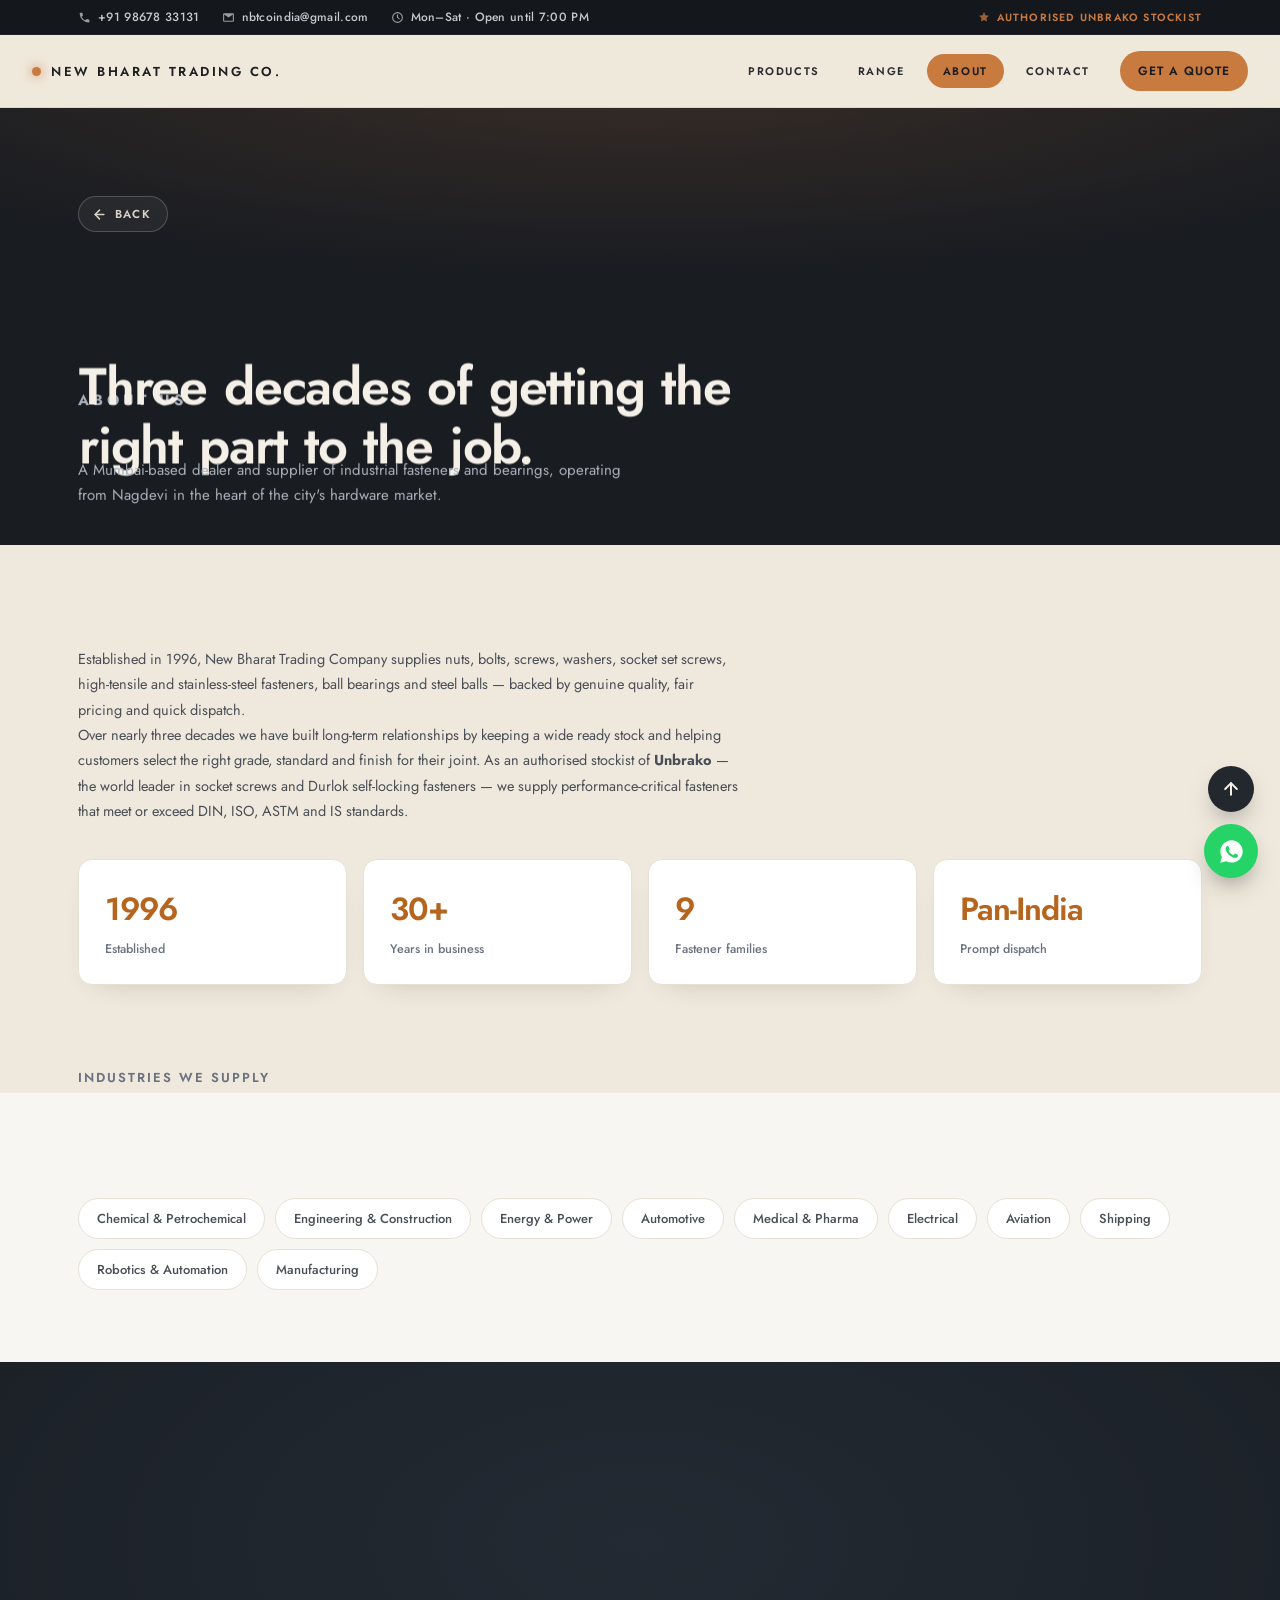
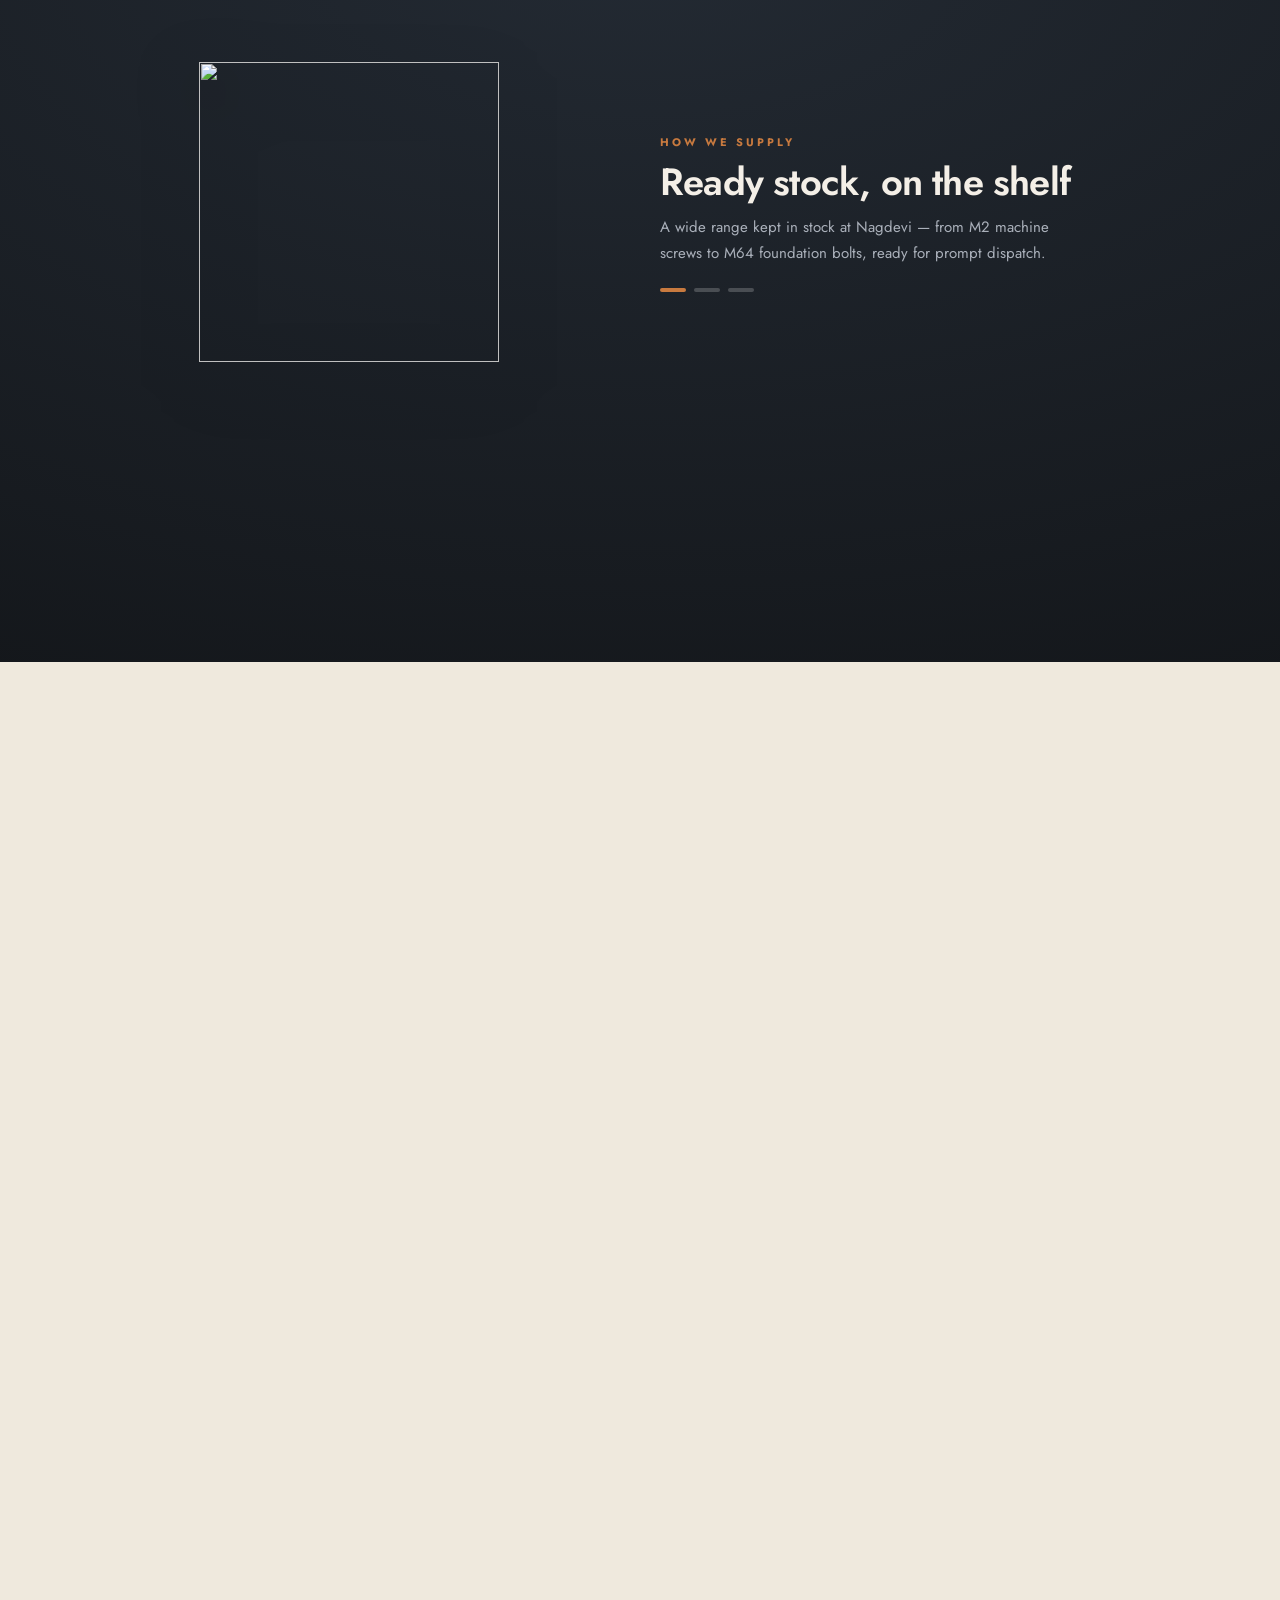
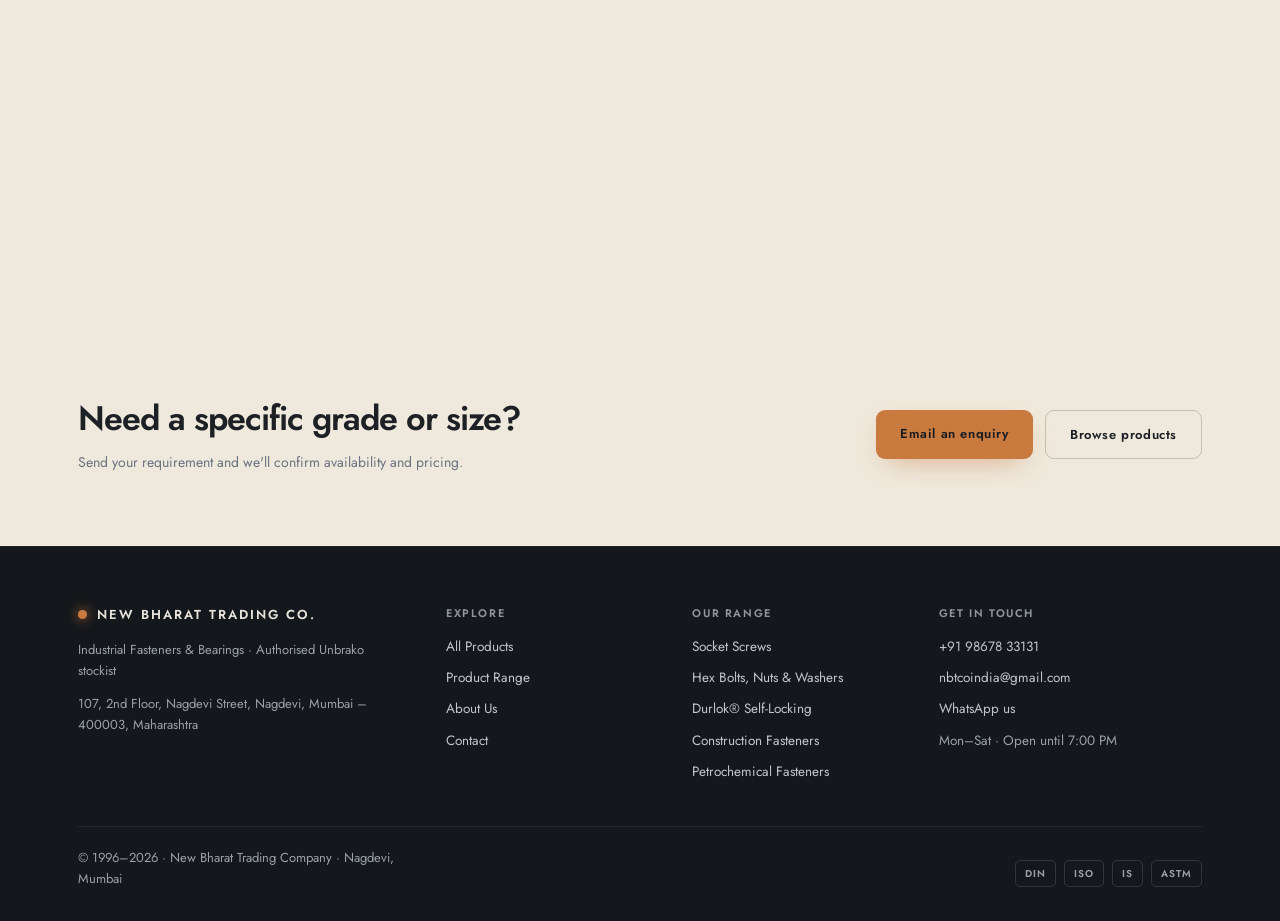
==== commit a2c3f7b7: "Add files via upload" ====
--- a/about.html
+++ b/about.html
@@ -12,15 +12,15 @@
 
 <header class="phead">
   <div class="wrap">
-    <p class="phead__eyebrow">ABOUT US</p>
-    <h1>Three decades of getting the<br>right part to the job.</h1>
-    <p>A Mumbai-based dealer and supplier of industrial fasteners and bearings, operating from Nagdevi in the heart of the city's hardware market.</p>
+    <p class="phead__eyebrow" data-parallax="0.22" data-parallax-mode="scroll">ABOUT US</p>
+    <h1 data-parallax="0.12" data-parallax-mode="scroll">Three decades of getting the<br>right part to the job.</h1>
+    <p data-parallax="0.05" data-parallax-mode="scroll">A Mumbai-based dealer and supplier of industrial fasteners and bearings, operating from Nagdevi in the heart of the city's hardware market.</p>
   </div>
 </header>
 
 <section class="section"><div class="wrap">
   <div class="prose">
-    <p class="lead">Established in 1996, New Bharat Trading Company supplies nuts, bolts, screws, washers, socket set screws, high-tensile and stainless-steel fasteners, ball bearings and steel balls — backed by genuine quality, fair pricing and quick dispatch.</p>
+    <p class="lead" data-parallax="0.06">Established in 1996, New Bharat Trading Company supplies nuts, bolts, screws, washers, socket set screws, high-tensile and stainless-steel fasteners, ball bearings and steel balls — backed by genuine quality, fair pricing and quick dispatch.</p>
     <p>Over nearly three decades we have built long-term relationships by keeping a wide ready stock and helping customers select the right grade, standard and finish for their joint. As an authorised stockist of <strong>Unbrako</strong> — the world leader in socket screws and Durlok self-locking fasteners — we supply performance-critical fasteners that meet or exceed DIN, ISO, ASTM and IS standards.</p>
   </div>
 
@@ -33,7 +33,7 @@
 </div></section>
 
 <section class="section section--light"><div class="wrap">
-  <p class="sec-title">Industries we supply</p>
+  <p class="sec-title" data-parallax="0.14">Industries we supply</p>
   <div class="tagrow">
     <span class="pill">Chemical &amp; Petrochemical</span>
     <span class="pill">Engineering &amp; Construction</span>
@@ -47,6 +47,21 @@
     <span class="pill">Manufacturing</span>
   </div>
 </div></section>
+
+<section class="prog" id="prog" data-steps='[{"t":"Ready stock, on the shelf","b":"A wide range kept in stock at Nagdevi — from M2 machine screws to M64 foundation bolts, ready for prompt dispatch."},{"t":"The right grade, confirmed","b":"We help you match the standard, property class and finish to your joint — DIN, ISO, IS or ASTM — so the fastener performs."},{"t":"Genuine Unbrako quality","b":"As an authorised stockist, every performance-critical fastener meets or exceeds the standard it is supplied to."}]'>
+  <div class="prog__sticky">
+    <div class="prog__inner">
+      <img class="prog__bolt" id="progBolt" src="assets/bolt.png" alt="">
+      <div class="prog__step">
+        <p class="eyebrow">HOW WE SUPPLY</p>
+        <h3 id="progTitle">Ready stock, on the shelf</h3>
+        <p id="progBody">A wide range kept in stock at Nagdevi — from M2 machine screws to M64 foundation bolts, ready for prompt dispatch.</p>
+        <div class="prog__dots"><b class="on"></b><b></b><b></b></div>
+      </div>
+    </div>
+    <div class="prog__bar" id="progBar"></div>
+  </div>
+</section>
 
 <section class="section"><div class="wrap" style="display:flex;flex-wrap:wrap;gap:24px;align-items:center;justify-content:space-between;">
   <div>
--- a/site.css
+++ b/site.css
@@ -180,6 +180,65 @@
 .ptable tbody tr:hover{background:#faf8f4;}
 .note{margin:14px 0 0;font-size:12px;line-height:1.6;color:var(--muted);}
 
+/* ---------- Product configurator (detail page) ---------- */
+.cfg{display:grid;grid-template-columns:1fr 340px;border:1px solid var(--line);border-radius:18px;overflow:hidden;
+  background:#fff;box-shadow:var(--shadow-lg);}
+@media(max-width:860px){.cfg{grid-template-columns:1fr;}}
+.cfg__main{padding:34px 36px;}
+@media(max-width:520px){.cfg__main{padding:26px 22px;}}
+.cfg__top{display:flex;gap:26px;margin:0 0 28px;flex-wrap:wrap;}
+.cfg__media{flex:0 0 210px;height:210px;border-radius:16px;
+  background:radial-gradient(120% 120% at 50% 20%,#2c323b,#191c21);
+  display:flex;align-items:center;justify-content:center;}
+.cfg__media img{width:150px;height:150px;object-fit:contain;filter:drop-shadow(0 12px 16px rgba(0,0,0,.55));}
+.cfg__cat{font-weight:700;font-size:11px;letter-spacing:3px;text-transform:uppercase;color:var(--rust);margin:0 0 10px;}
+.cfg__title{margin:0 0 12px;font-weight:600;font-size:clamp(24px,3vw,30px);line-height:1.06;letter-spacing:-.8px;}
+.cfg__blurb{margin:0 0 18px;font-size:14.5px;line-height:1.65;color:var(--ink-2);}
+.cfg__facts{display:flex;gap:26px;flex-wrap:wrap;}
+.cfg__facts dt{font-weight:600;font-size:10px;letter-spacing:1.4px;text-transform:uppercase;color:var(--muted);margin:0 0 4px;}
+.cfg__facts dd{margin:0;font-weight:600;font-size:15px;letter-spacing:-.2px;}
+.cfg__tabs{display:flex;gap:4px;border-bottom:1px solid var(--line);margin:0 0 22px;flex-wrap:wrap;}
+.cfg__tab{font-family:inherit;font-weight:600;font-size:13px;letter-spacing:.4px;color:var(--muted);background:none;border:0;
+  padding:12px 16px;cursor:pointer;border-bottom:2px solid transparent;margin-bottom:-1px;transition:color .2s,border-color .2s;}
+.cfg__tab:hover{color:var(--ink);}
+.cfg__tab.on{color:var(--ink);border-bottom-color:var(--orange);}
+.cfg__panel{display:none;animation:cfgfade .3s ease;}
+.cfg__panel.on{display:block;}
+@keyframes cfgfade{from{opacity:0;transform:translateY(6px);}to{opacity:1;transform:none;}}
+.cfg__hint{font-size:13px;color:var(--muted);margin:0 0 14px;}
+.cfg__note{margin:16px 0 0;font-size:12.5px;line-height:1.6;color:var(--muted);}
+.cfg__sizes{display:grid;grid-template-columns:repeat(auto-fill,minmax(120px,1fr));gap:9px;}
+.cfg__size{font-family:inherit;font-weight:600;font-size:13px;background:#fff;border:1.5px solid var(--line);border-radius:10px;
+  padding:13px 8px;cursor:pointer;transition:all .15s;text-align:center;white-space:nowrap;color:var(--ink);}
+.cfg__size:hover{border-color:var(--orange);transform:translateY(-2px);}
+.cfg__size.on{border-color:var(--orange);background:rgba(200,122,63,.1);color:var(--rust);}
+.cfg__stdrow{display:flex;align-items:center;gap:12px;padding:14px 0;border-bottom:1px solid var(--line);font-size:14px;}
+.cfg__stdrow:last-child{border-bottom:0;}
+.cfg__stddot{width:8px;height:8px;border-radius:50%;background:var(--orange);flex:0 0 auto;}
+/* enquiry rail */
+.cfg__rail{background:var(--darker);color:#f2eee7;padding:30px 26px;display:flex;flex-direction:column;
+  position:sticky;top:90px;align-self:start;}
+@media(max-width:860px){.cfg__rail{position:static;}}
+.cfg__railh{font-weight:600;font-size:17px;letter-spacing:-.2px;margin:0 0 5px;color:#fff;}
+.cfg__railsub{font-size:12.5px;color:#9aa0a9;margin:0 0 20px;line-height:1.5;}
+.cfg__list{flex:1;min-height:120px;display:flex;flex-direction:column;gap:8px;margin:0 0 16px;}
+.cfg__empty{font-size:13px;color:#6f757e;line-height:1.6;border:1px dashed rgba(255,255,255,.14);border-radius:10px;
+  padding:22px 16px;text-align:center;}
+.cfg__item{display:flex;align-items:center;gap:10px;background:rgba(255,255,255,.05);border-radius:9px;padding:11px 13px;}
+.cfg__itemname{flex:1;font-weight:600;font-size:13.5px;letter-spacing:.2px;}
+.cfg__x{color:#8a9098;cursor:pointer;font-size:14px;line-height:1;transition:color .2s;}
+.cfg__x:hover{color:#e06a4f;}
+.cfg__count{font-size:12px;color:#9aa0a9;margin:0 0 14px;}
+.cfg__count b{color:var(--orange);}
+.cfg__rbtns{display:flex;flex-direction:column;gap:9px;}
+.cfg__rbtn{display:flex;align-items:center;justify-content:center;gap:9px;text-decoration:none;font-weight:600;font-size:13.5px;
+  padding:13px;border-radius:10px;transition:transform .15s,filter .2s;cursor:pointer;border:0;font-family:inherit;}
+.cfg__rbtn:hover{transform:translateY(-2px);filter:brightness(1.06);}
+.cfg__rbtn--wa{background:#25D366;color:#08351a;}
+.cfg__rbtn--mail{background:var(--orange);color:#191c21;}
+.cfg__rbtn--call{background:transparent;color:#f2eee7;border:1px solid rgba(255,255,255,.2);}
+.cfg__rbtn .ico{width:17px;height:17px;flex:0 0 auto;}
+
 /* ---------- Generic content (about/contact) ---------- */
 .section{padding:72px 0;}
 .section--light{background:var(--light);}
@@ -251,3 +310,44 @@
 .foot__meta{margin:0;font-size:12px;line-height:1.5;color:#8f959d;}
 .foot__badges{display:flex;gap:8px;flex-wrap:wrap;}
 .foot__badge{font-size:10px;font-weight:600;letter-spacing:1px;color:#9aa1ab;border:1px solid rgba(255,255,255,.13);border-radius:5px;padding:5px 9px;}
+
+/* ---------- Motion: parallax (01) ---------- */
+[data-parallax]{will-change:transform;}
+.card__img img,.pd__media img{will-change:transform;}
+@media(prefers-reduced-motion:reduce){
+  [data-parallax]{transform:none!important;}
+}
+
+/* ---------- Motion: scroll reveal (02) ---------- */
+body.motion-ready [data-reveal]{opacity:0;transform:translateY(28px);transition:opacity .7s cubic-bezier(.2,.7,.2,1),transform .7s cubic-bezier(.2,.7,.2,1);}
+body.motion-ready [data-reveal].in{opacity:1;transform:none;}
+
+/* ---------- Motion: split-text headline (03) ---------- */
+.phead h1 .w{display:inline-block;overflow:hidden;vertical-align:top;padding:0 .02em .1em;}
+.phead h1 .w > i{display:inline-block;font-style:normal;transform:translateY(115%);transition:transform .72s cubic-bezier(.2,.75,.2,1);}
+.phead h1.in .w > i{transform:none;}
+
+/* ---------- Motion: magnetic CTAs (04) ---------- */
+.btn--primary{will-change:transform;transition:transform .25s cubic-bezier(.2,.8,.2,1),filter .2s;}
+.nav__cta{will-change:transform;transition:transform .25s cubic-bezier(.2,.8,.2,1),background .2s;}
+
+/* ---------- Motion: sticky scroll story (06) ---------- */
+.prog{position:relative;height:240vh;}
+.prog__sticky{position:sticky;top:0;height:100vh;display:flex;align-items:center;overflow:hidden;background:radial-gradient(120% 90% at 50% 20%,#232a33,#14171b);color:#f4efe7;}
+.prog__inner{width:100%;max-width:1180px;margin:0 auto;padding:0 28px;display:grid;grid-template-columns:1fr 1fr;gap:40px;align-items:center;}
+@media(max-width:760px){.prog__inner{grid-template-columns:1fr;gap:28px;text-align:center;}}
+.prog__bolt{width:min(300px,58vw);height:min(300px,58vw);object-fit:contain;justify-self:center;filter:drop-shadow(0 20px 30px rgba(0,0,0,.6));will-change:transform;}
+.prog__step .eyebrow{font-weight:700;font-size:11px;letter-spacing:3px;color:var(--orange);margin:0 0 10px;}
+.prog__step h3{margin:0 0 12px;font-weight:600;font-size:clamp(24px,3.6vw,38px);letter-spacing:-.8px;line-height:1.1;min-height:1.1em;}
+.prog__step p{margin:0;font-size:15px;line-height:1.7;color:#aab0ba;max-width:420px;}
+@media(max-width:760px){.prog__step p{margin:0 auto;}}
+.prog__bar{position:absolute;left:0;bottom:0;height:4px;background:var(--orange);width:0%;}
+.prog__dots{display:flex;gap:8px;margin-top:22px;}
+@media(max-width:760px){.prog__dots{justify-content:center;}}
+.prog__dots b{width:26px;height:4px;border-radius:2px;background:rgba(255,255,255,.2);transition:background .3s;}
+.prog__dots b.on{background:var(--orange);}
+
+@media(prefers-reduced-motion:reduce){
+  body.motion-ready [data-reveal]{opacity:1!important;transform:none!important;transition:none!important;}
+  .phead h1 .w > i{transform:none!important;transition:none!important;}
+}
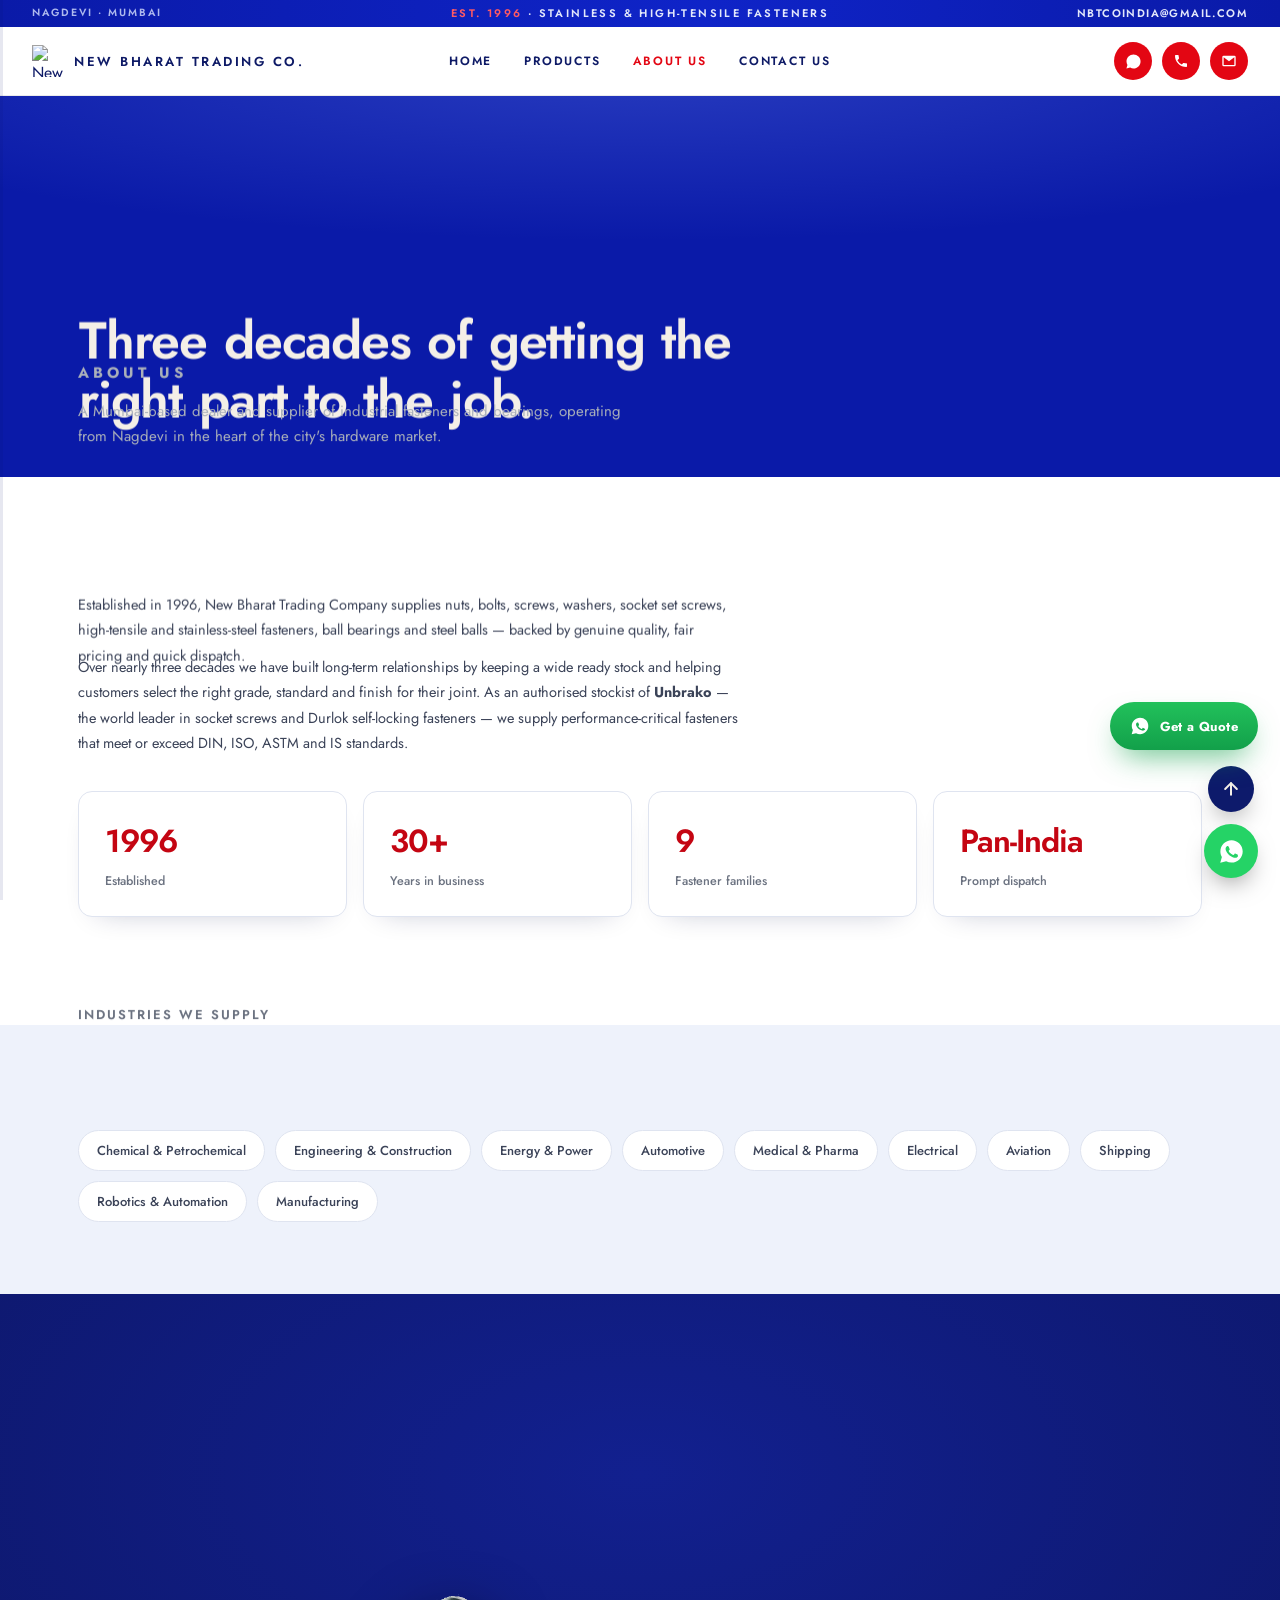
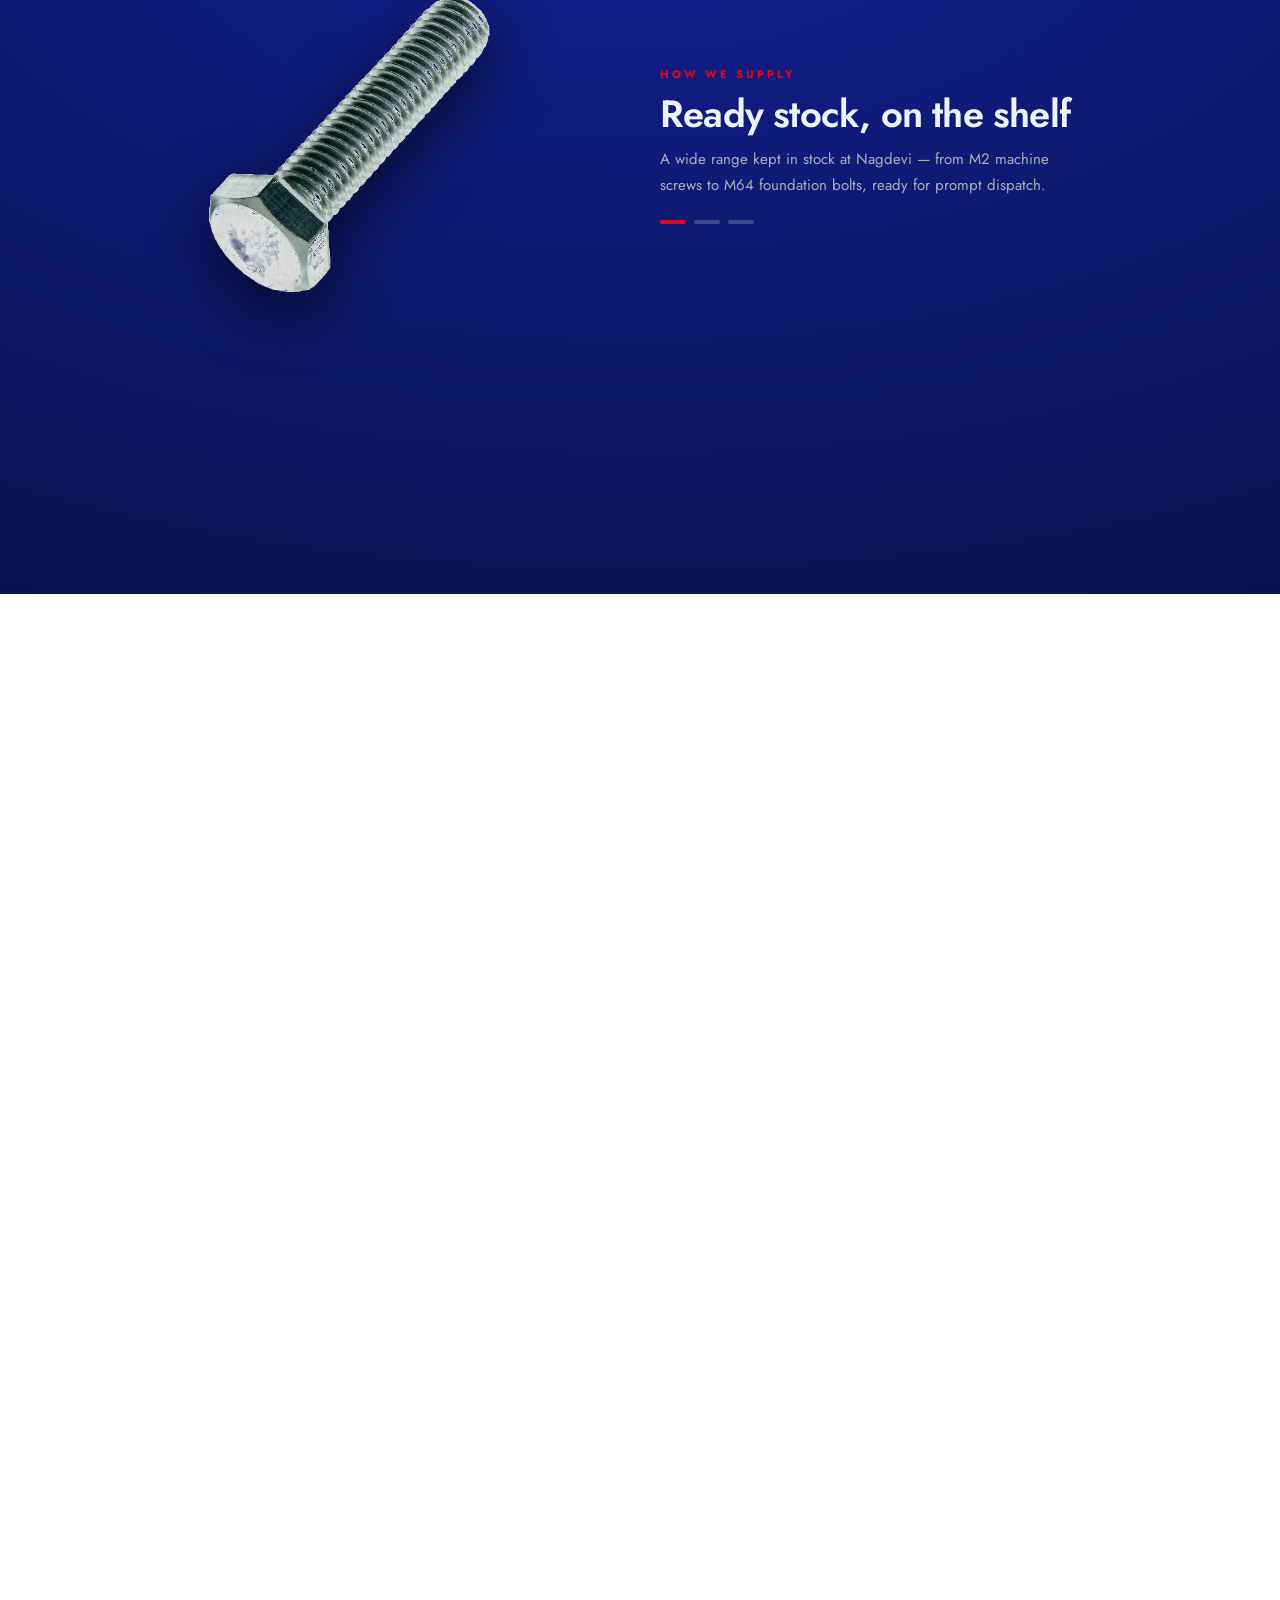
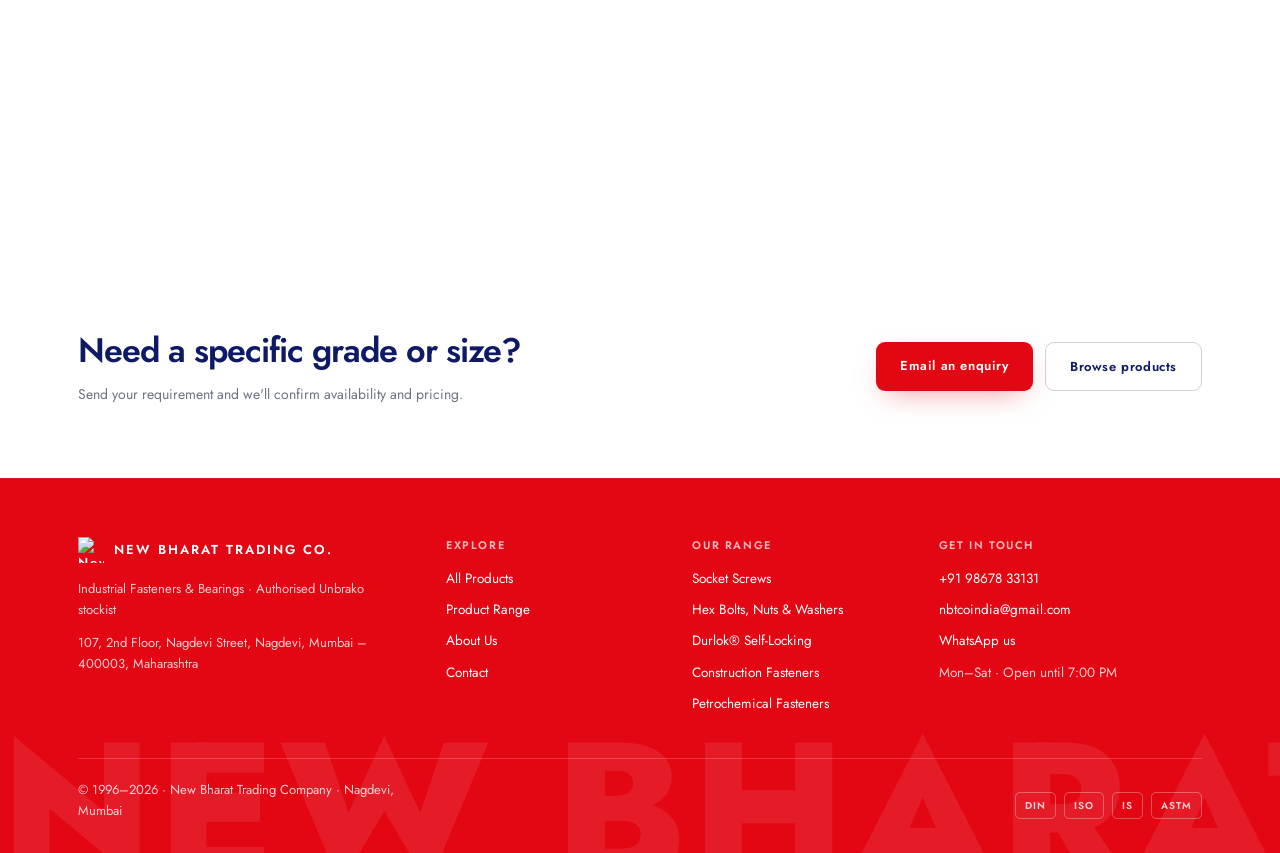
==== commit 541072b0: "Add files via upload" ====
--- a/about.html
+++ b/about.html
@@ -6,6 +6,8 @@
 <title>About — New Bharat Trading Company</title>
 <meta name="description" content="New Bharat Trading Company — a Mumbai-based dealer and supplier of industrial fasteners and bearings, established 1996, operating from Nagdevi.">
 <link rel="stylesheet" href="site.css">
+<link rel="icon" type="image/svg+xml" href="assets/logo-mark.svg">
+<link rel="stylesheet" href="nbt-enhance.css">
 </head>
 <body data-active="about">
 <div data-nav-mount></div>
@@ -78,5 +80,6 @@
 
 <script src="catalog.js"></script>
 <script src="site.js"></script>
+<script src="nbt-enhance.js"></script>
 </body>
 </html>
--- a/site.css
+++ b/site.css
@@ -5,20 +5,20 @@
 @import url('https://fonts.googleapis.com/css2?family=Jost:wght@400;500;600;700&display=swap');
 
 :root{
-  --paper:#efe9dd;
-  --light:#f7f6f3;
+  --paper:#ffffff;
+  --light:#eef2fb;
   --white:#ffffff;
-  --ink:#1d2024;
-  --ink-2:#4a4f57;
+  --ink:#0e1a66;
+  --ink-2:#3b4358;
   --muted:#6b7280;
-  --line:#e7e1d5;
-  --orange:#c87a3f;
-  --rust:#b5651d;
-  --dark:#191c21;
-  --darker:#14171b;
-  --panel:#23272e;
-  --shadow:0 12px 30px -20px rgba(60,45,20,.32);
-  --shadow-lg:0 28px 50px -26px rgba(60,45,20,.42);
+  --line:#dfe4f0;
+  --orange:#e30613;
+  --rust:#c40512;
+  --dark:#0a1aa8;
+  --darker:#0a1150;
+  --panel:#0d1a6b;
+  --shadow:0 12px 30px -20px rgba(12,20,70,.32);
+  --shadow-lg:0 28px 50px -26px rgba(12,20,70,.42);
 }
 
 *{box-sizing:border-box;}
@@ -41,7 +41,7 @@
   position:sticky;top:0;z-index:100;
   display:flex;align-items:center;justify-content:space-between;
   padding:16px 32px;
-  background:rgba(239,233,221,.86);
+  background:rgba(255,255,255,.9);
   backdrop-filter:blur(10px);-webkit-backdrop-filter:blur(10px);
   border-bottom:1px solid rgba(0,0,0,.08);
 }
@@ -55,10 +55,10 @@
   transition:background .2s,color .2s;white-space:nowrap;
 }
 .nav__link:hover{background:rgba(0,0,0,.05);}
-.nav__link.is-active{background:var(--orange);color:#191c21;}
+.nav__link.is-active{background:var(--orange);color:#fff;}
 .nav__cta{
   text-decoration:none;font-weight:600;font-size:12px;letter-spacing:1px;
-  color:#191c21;background:var(--orange);padding:11px 18px;border-radius:999px;margin-left:8px;
+  color:#fff;background:var(--orange);padding:11px 18px;border-radius:999px;margin-left:8px;
 }
 .nav__burger{display:none;background:none;border:0;cursor:pointer;padding:8px;}
 .nav__burger span{display:block;width:22px;height:2px;background:var(--ink);margin:4px 0;}
@@ -77,9 +77,20 @@
   .nav__cta{margin:6px;text-align:center;}
 }
 
+/* ---------- Unified nav (matches homepage) — mobile ---------- */
+@media(max-width:860px){
+  [data-navtop]{display:none!important;}
+  [data-navmain]{display:flex!important;flex-wrap:wrap;align-items:center;gap:10px!important;padding:12px 16px!important;}
+  [data-navmain]>*:nth-child(1){order:1;margin-right:auto;}
+  [data-navmain]>*:nth-child(3){order:2;}
+  [data-navmain]>*:nth-child(2){order:3;flex-basis:100%;justify-content:center!important;gap:16px!important;flex-wrap:wrap;}
+  [data-navmain] [data-navlink]{font-size:11px!important;letter-spacing:1.2px!important;}
+  [data-navmain] a[aria-label]{width:34px!important;height:34px!important;}
+}
+
 /* ---------- Page header band ---------- */
 .phead{background:var(--dark);color:#f4efe7;padding:88px 0 64px;position:relative;overflow:hidden;}
-.phead::after{content:"";position:absolute;inset:0;background:radial-gradient(120% 80% at 50% -10%,rgba(200,122,63,.18),transparent 60%);pointer-events:none;}
+.phead::after{content:"";position:absolute;inset:0;background:radial-gradient(120% 80% at 50% -10%,rgba(120,150,255,.28),transparent 60%);pointer-events:none;}
 .phead .wrap{position:relative;z-index:1;}
 .phead__eyebrow{margin:0 0 14px;font-weight:700;font-size:11px;letter-spacing:4px;color:var(--orange);}
 .phead h1{margin:0;font-weight:600;font-size:clamp(30px,5vw,52px);line-height:1.04;letter-spacing:-1.2px;}
@@ -96,7 +107,7 @@
   padding:13px 16px 13px 42px;border:1px solid var(--line);border-radius:10px;background:#fff;
   outline:none;transition:border-color .2s,box-shadow .2s;
 }
-.search input:focus{border-color:var(--orange);box-shadow:0 0 0 3px rgba(200,122,63,.15);}
+.search input:focus{border-color:var(--orange);box-shadow:0 0 0 3px rgba(227,6,19,.15);}
 .search::before{content:"";position:absolute;left:15px;top:50%;width:14px;height:14px;transform:translateY(-50%);
   background:no-repeat center/contain url("data:image/svg+xml,%3Csvg xmlns='http://www.w3.org/2000/svg' viewBox='0 0 24 24' fill='none' stroke='%236b7280' stroke-width='2'%3E%3Ccircle cx='11' cy='11' r='7'/%3E%3Cpath d='m20 20-3.2-3.2'/%3E%3C/svg%3E");}
 .chips{display:flex;flex-wrap:wrap;gap:8px;}
@@ -106,7 +117,7 @@
   padding:9px 15px;cursor:pointer;transition:all .2s;
 }
 .chip:hover{border-color:var(--orange);}
-.chip.is-active{background:var(--orange);border-color:var(--orange);color:#191c21;}
+.chip.is-active{background:var(--orange);border-color:var(--orange);color:#fff;}
 
 /* ---------- Product grid ---------- */
 .grid{display:grid;gap:18px;}
@@ -123,7 +134,7 @@
 }
 .card:hover{transform:translateY(-5px);box-shadow:var(--shadow-lg);border-color:var(--orange);}
 .card__img{height:140px;display:flex;align-items:center;justify-content:center;
-  background:radial-gradient(120% 120% at 50% 20%,#2c323b,#191c21);}
+  background:radial-gradient(120% 120% at 50% 20%,#16215e,#0a1236);}
 .card__img img{width:84px;height:84px;object-fit:contain;filter:drop-shadow(0 6px 8px rgba(0,0,0,.5));}
 .card__body{padding:18px;display:flex;flex-direction:column;flex:1;}
 .card__cat{font-weight:700;font-size:10px;letter-spacing:1.5px;text-transform:uppercase;color:var(--orange);margin:0 0 8px;}
@@ -147,7 +158,7 @@
 .pd__top{display:grid;grid-template-columns:0.9fr 1.1fr;gap:44px;align-items:start;}
 @media(max-width:820px){.pd__top{grid-template-columns:1fr;gap:28px;}}
 .pd__media{border:1px solid var(--line);border-radius:18px;overflow:hidden;
-  background:radial-gradient(120% 120% at 50% 18%,#2c323b,#191c21);
+  background:radial-gradient(120% 120% at 50% 18%,#16215e,#0a1236);
   display:flex;align-items:center;justify-content:center;min-height:320px;position:sticky;top:90px;}
 @media(max-width:820px){.pd__media{position:static;min-height:240px;}}
 .pd__media img{width:180px;height:180px;object-fit:contain;filter:drop-shadow(0 12px 18px rgba(0,0,0,.55));}
@@ -161,7 +172,7 @@
 .btn{display:inline-block;text-decoration:none;font-weight:600;font-size:13px;letter-spacing:.6px;
   padding:14px 24px;border-radius:9px;transition:transform .15s,filter .2s;}
 .btn:hover{transform:translateY(-1px);}
-.btn--primary{background:var(--orange);color:#191c21;box-shadow:0 10px 30px -12px rgba(200,122,63,.7);}
+.btn--primary{background:var(--orange);color:#fff;box-shadow:0 10px 30px -12px rgba(227,6,19,.5);}
 .btn--ghost{background:transparent;color:var(--ink);border:1px solid rgba(0,0,0,.18);}
 
 .specs{display:grid;grid-template-columns:1fr 1fr;gap:0;border:1px solid var(--line);border-radius:12px;overflow:hidden;margin:0 0 28px;background:#fff;}
@@ -188,7 +199,7 @@
 @media(max-width:520px){.cfg__main{padding:26px 22px;}}
 .cfg__top{display:flex;gap:26px;margin:0 0 28px;flex-wrap:wrap;}
 .cfg__media{flex:0 0 210px;height:210px;border-radius:16px;
-  background:radial-gradient(120% 120% at 50% 20%,#2c323b,#191c21);
+  background:radial-gradient(120% 120% at 50% 20%,#16215e,#0a1236);
   display:flex;align-items:center;justify-content:center;}
 .cfg__media img{width:150px;height:150px;object-fit:contain;filter:drop-shadow(0 12px 16px rgba(0,0,0,.55));}
 .cfg__cat{font-weight:700;font-size:11px;letter-spacing:3px;text-transform:uppercase;color:var(--rust);margin:0 0 10px;}
@@ -211,7 +222,7 @@
 .cfg__size{font-family:inherit;font-weight:600;font-size:13px;background:#fff;border:1.5px solid var(--line);border-radius:10px;
   padding:13px 8px;cursor:pointer;transition:all .15s;text-align:center;white-space:nowrap;color:var(--ink);}
 .cfg__size:hover{border-color:var(--orange);transform:translateY(-2px);}
-.cfg__size.on{border-color:var(--orange);background:rgba(200,122,63,.1);color:var(--rust);}
+.cfg__size.on{border-color:var(--orange);background:rgba(227,6,19,.1);color:var(--rust);}
 .cfg__stdrow{display:flex;align-items:center;gap:12px;padding:14px 0;border-bottom:1px solid var(--line);font-size:14px;}
 .cfg__stdrow:last-child{border-bottom:0;}
 .cfg__stddot{width:8px;height:8px;border-radius:50%;background:var(--orange);flex:0 0 auto;}
@@ -227,7 +238,7 @@
 .cfg__item{display:flex;align-items:center;gap:10px;background:rgba(255,255,255,.05);border-radius:9px;padding:11px 13px;}
 .cfg__itemname{flex:1;font-weight:600;font-size:13.5px;letter-spacing:.2px;}
 .cfg__x{color:#8a9098;cursor:pointer;font-size:14px;line-height:1;transition:color .2s;}
-.cfg__x:hover{color:#e06a4f;}
+.cfg__x:hover{color:#ff4d57;}
 .cfg__count{font-size:12px;color:#9aa0a9;margin:0 0 14px;}
 .cfg__count b{color:var(--orange);}
 .cfg__rbtns{display:flex;flex-direction:column;gap:9px;}
@@ -235,7 +246,7 @@
   padding:13px;border-radius:10px;transition:transform .15s,filter .2s;cursor:pointer;border:0;font-family:inherit;}
 .cfg__rbtn:hover{transform:translateY(-2px);filter:brightness(1.06);}
 .cfg__rbtn--wa{background:#25D366;color:#08351a;}
-.cfg__rbtn--mail{background:var(--orange);color:#191c21;}
+.cfg__rbtn--mail{background:var(--orange);color:#fff;}
 .cfg__rbtn--call{background:transparent;color:#f2eee7;border:1px solid rgba(255,255,255,.2);}
 .cfg__rbtn .ico{width:17px;height:17px;flex:0 0 auto;}
 
@@ -260,7 +271,7 @@
 .cbox a:hover{color:var(--rust);}
 
 /* ---------- Utility bar (above nav) ---------- */
-.ubar{background:var(--darker);color:#cdd2d9;font-size:12px;border-bottom:1px solid rgba(255,255,255,.05);}
+.ubar{background:linear-gradient(90deg,#0a1aa8,#0f24c8 55%,#0a1aa8);color:#dfe4fb;font-size:12px;border-bottom:1px solid rgba(255,255,255,.08);}
 .ubar .wrap{display:flex;align-items:center;justify-content:space-between;gap:16px;padding:8px 28px;}
 .ubar__left{display:flex;align-items:center;gap:22px;flex-wrap:wrap;}
 .ubar a,.ubar__hours{display:inline-flex;align-items:center;gap:7px;color:#c4c9d1;text-decoration:none;font-weight:500;letter-spacing:.3px;transition:color .2s;}
@@ -278,7 +289,7 @@
 .backbtn svg{transition:transform .2s;}
 .backbtn:hover svg{transform:translateX(-3px);}
 .backbtn--dark{color:#d8d2c7;border:1px solid rgba(255,255,255,.2);background:rgba(255,255,255,.05);}
-.backbtn--dark:hover{border-color:var(--orange);color:#fff;background:rgba(200,122,63,.16);}
+.backbtn--dark:hover{border-color:var(--orange);color:#fff;background:rgba(227,6,19,.16);}
 .backbtn--light{color:var(--ink-2);border:1px solid var(--line);background:#fff;}
 .backbtn--light:hover{border-color:var(--orange);color:var(--rust);}
 
@@ -290,26 +301,31 @@
 .fab--wa{background:#25D366;color:#fff;}
 .fab--top{background:var(--panel);color:#f4efe7;width:46px;height:46px;opacity:0;pointer-events:none;transform:translateY(12px);}
 .fab--top.is-shown{opacity:1;pointer-events:auto;transform:none;}
-.fab--top:hover{background:var(--orange);color:#191c21;}
+.fab--top:hover{background:var(--orange);color:#fff;}
 @media(max-width:600px){.fab-stack{right:16px;bottom:16px;}.fab{width:50px;height:50px;}}
 
 /* ---------- Footer ---------- */
-.foot{background:var(--darker);color:#cdd2d9;padding:58px 0 0;border-top:1px solid rgba(255,255,255,.05);}
+.foot{background:var(--orange);color:rgba(255,255,255,.85);padding:58px 0 0;border-top:1px solid rgba(255,255,255,.05);position:relative;overflow:hidden;}
+.foot .wrap{position:relative;z-index:1;}
+.foot__wm{position:absolute;left:0;right:0;bottom:-.18em;text-align:center;white-space:nowrap;
+  font-weight:800;font-size:clamp(70px,15vw,220px);line-height:.8;letter-spacing:.02em;
+  color:rgba(255,255,255,.09);pointer-events:none;user-select:none;z-index:0;}
 .foot__cols{display:grid;grid-template-columns:1.6fr 1fr 1fr 1.3fr;gap:44px;padding-bottom:44px;}
 @media(max-width:860px){.foot__cols{grid-template-columns:1fr 1fr;gap:34px;}}
 @media(max-width:480px){.foot__cols{grid-template-columns:1fr;gap:28px;}}
-.foot h4{margin:0 0 16px;font-weight:600;font-size:11px;letter-spacing:1.6px;text-transform:uppercase;color:#8f959d;}
+.foot h4{margin:0 0 16px;font-weight:600;font-size:11px;letter-spacing:1.6px;text-transform:uppercase;color:rgba(255,255,255,.72);}
 .foot__brand2{display:flex;align-items:center;gap:10px;margin-bottom:15px;}
-.foot__brand2 span{font-weight:600;font-size:13px;letter-spacing:2px;color:#e7e3da;}
-.foot p{margin:0 0 11px;font-size:13px;line-height:1.65;color:#9aa1ab;max-width:320px;}
+.foot__brand2 span{font-weight:600;font-size:13px;letter-spacing:2px;color:#fff;}
+.foot__brand2 .nav__dot{background:#fff;box-shadow:none;}
+.foot p{margin:0 0 11px;font-size:13px;line-height:1.65;color:rgba(255,255,255,.8);max-width:320px;}
 .foot ul{list-style:none;margin:0;padding:0;display:flex;flex-direction:column;gap:11px;}
-.foot ul li{font-size:13.5px;color:#9aa1ab;line-height:1.5;}
-.foot ul a{font-size:13.5px;color:#c2c7cf;text-decoration:none;transition:color .2s;}
-.foot ul a:hover{color:var(--orange);}
-.foot__bottom{border-top:1px solid rgba(255,255,255,.07);padding:20px 0;display:flex;align-items:center;justify-content:space-between;gap:16px;flex-wrap:wrap;}
-.foot__meta{margin:0;font-size:12px;line-height:1.5;color:#8f959d;}
+.foot ul li{font-size:13.5px;color:rgba(255,255,255,.8);line-height:1.5;}
+.foot ul a{font-size:13.5px;color:#fff;text-decoration:none;transition:opacity .2s;}
+.foot ul a:hover{opacity:.7;}
+.foot__bottom{border-top:1px solid rgba(255,255,255,.18);padding:20px 0;display:flex;align-items:center;justify-content:space-between;gap:16px;flex-wrap:wrap;}
+.foot__meta{margin:0;font-size:12px;line-height:1.5;color:rgba(255,255,255,.7);}
 .foot__badges{display:flex;gap:8px;flex-wrap:wrap;}
-.foot__badge{font-size:10px;font-weight:600;letter-spacing:1px;color:#9aa1ab;border:1px solid rgba(255,255,255,.13);border-radius:5px;padding:5px 9px;}
+.foot__badge{font-size:10px;font-weight:600;letter-spacing:1px;color:rgba(255,255,255,.8);border:1px solid rgba(255,255,255,.3);border-radius:5px;padding:5px 9px;}
 
 /* ---------- Motion: parallax (01) ---------- */
 [data-parallax]{will-change:transform;}
@@ -333,7 +349,7 @@
 
 /* ---------- Motion: sticky scroll story (06) ---------- */
 .prog{position:relative;height:240vh;}
-.prog__sticky{position:sticky;top:0;height:100vh;display:flex;align-items:center;overflow:hidden;background:radial-gradient(120% 90% at 50% 20%,#232a33,#14171b);color:#f4efe7;}
+.prog__sticky{position:sticky;top:0;height:100vh;display:flex;align-items:center;overflow:hidden;background:radial-gradient(120% 90% at 50% 20%,#12208f,#0a1150);color:#eef2fb;}
 .prog__inner{width:100%;max-width:1180px;margin:0 auto;padding:0 28px;display:grid;grid-template-columns:1fr 1fr;gap:40px;align-items:center;}
 @media(max-width:760px){.prog__inner{grid-template-columns:1fr;gap:28px;text-align:center;}}
 .prog__bolt{width:min(300px,58vw);height:min(300px,58vw);object-fit:contain;justify-self:center;filter:drop-shadow(0 20px 30px rgba(0,0,0,.6));will-change:transform;}
--- a/nbt-enhance.css
+++ b/nbt-enhance.css
@@ -0,0 +1,142 @@
+/* ==========================================================================
+   NBT enhancement layer — logo/preloader/finder/motion polish
+   Namespaced (nbt-*) so it never collides with the builder runtime.
+   ========================================================================== */
+
+:root{
+  --nbt-navy:#0d1a6b;
+  --nbt-navy-2:#0a1352;
+  --nbt-ink:#0e1a66;
+  --nbt-red:#e30613;
+  --nbt-red-2:#c40512;
+  --nbt-paper:#eef2fb;
+  --nbt-line:#dfe4f0;
+  --nbt-ease:cubic-bezier(.2,.7,.2,1);
+}
+
+/* ---- Brand intro / preloader ------------------------------------------- */
+#nbt-preloader{
+  position:fixed;inset:0;z-index:100000;
+  display:flex;align-items:center;justify-content:center;flex-direction:column;gap:22px;
+  background:radial-gradient(120% 90% at 50% 30%,#132a9e,var(--nbt-navy-2));
+  opacity:1;transition:opacity .55s ease;
+}
+#nbt-preloader.nbt-hide{opacity:0;pointer-events:none;}
+#nbt-preloader .nbt-pre-mark{
+  width:78px;height:78px;
+  animation:nbt-tighten 1.15s var(--nbt-ease) both;
+  filter:drop-shadow(0 10px 24px rgba(0,0,0,.45));
+}
+#nbt-preloader .nbt-pre-word{
+  font:600 12px/1 Jost,system-ui,sans-serif;letter-spacing:5px;color:#c9d2ea;
+  opacity:0;animation:nbt-fadeup .6s ease .5s both;
+}
+#nbt-preloader .nbt-pre-track{
+  width:120px;height:2px;border-radius:2px;background:rgba(255,255,255,.15);overflow:hidden;
+  opacity:0;animation:nbt-fadeup .6s ease .55s both;
+}
+#nbt-preloader .nbt-pre-bar{height:100%;width:0;background:var(--nbt-red);animation:nbt-load 1.1s ease .35s forwards;}
+@keyframes nbt-tighten{
+  0%{transform:rotate(-90deg) scale(.4);opacity:0;}
+  60%{opacity:1;}
+  100%{transform:rotate(0deg) scale(1);opacity:1;}
+}
+@keyframes nbt-fadeup{from{opacity:0;transform:translateY(8px);}to{opacity:1;transform:translateY(0);}}
+@keyframes nbt-load{to{width:100%;}}
+
+/* ---- Header logo mark --------------------------------------------------- */
+.nbt-mark{display:inline-block;vertical-align:middle;line-height:0;}
+.nbt-mark svg{display:block;}
+
+/* ---- Scroll-progress "thread" (left edge) ------------------------------- */
+#nbt-thread{
+  position:fixed;left:0;top:0;bottom:0;width:3px;z-index:99990;pointer-events:none;
+  background:rgba(13,26,107,.10);
+}
+#nbt-thread-fill{
+  position:absolute;left:0;top:0;width:100%;height:0;
+  background:linear-gradient(180deg,var(--nbt-red),var(--nbt-red-2));
+  transition:height .12s linear;
+}
+#nbt-thread-head{
+  position:absolute;left:50%;top:0;transform:translate(-50%,-50%);
+  width:11px;height:11px;transition:top .12s linear;
+}
+@media (max-width:600px){#nbt-thread{width:2px;}#nbt-thread-head{display:none;}}
+
+/* ---- Floating "Get a Quote" launcher ----------------------------------- */
+#nbt-launch{
+  position:fixed;right:22px;bottom:22px;z-index:99991;
+  display:inline-flex;align-items:center;gap:10px;
+  padding:14px 20px;border:none;border-radius:999px;cursor:pointer;
+  font:700 13px/1 Jost,system-ui,sans-serif;letter-spacing:.4px;color:#fff;
+  background:linear-gradient(180deg,#22c15b,#12a04a);
+  box-shadow:0 14px 30px -10px rgba(18,160,74,.7);
+  transition:transform .25s var(--nbt-ease),box-shadow .25s ease;
+}
+#nbt-launch:hover{transform:translateY(-3px);box-shadow:0 20px 38px -12px rgba(18,160,74,.8);}
+#nbt-launch svg{width:20px;height:20px;flex:0 0 auto;}
+#nbt-launch .nbt-launch-pulse{position:absolute;inset:0;border-radius:999px;box-shadow:0 0 0 0 rgba(18,160,74,.55);animation:nbt-pulse 2.4s ease-out infinite;}
+@keyframes nbt-pulse{0%{box-shadow:0 0 0 0 rgba(18,160,74,.5);}70%{box-shadow:0 0 0 16px rgba(18,160,74,0);}100%{box-shadow:0 0 0 0 rgba(18,160,74,0);}}
+@media (max-width:600px){#nbt-launch{right:14px;bottom:14px;padding:13px 16px;font-size:12px;}}
+
+/* ---- Finder modal ------------------------------------------------------- */
+#nbt-modal{
+  position:fixed;inset:0;z-index:99999;display:none;
+  align-items:center;justify-content:center;padding:20px;
+  background:rgba(9,15,64,.55);backdrop-filter:blur(4px);
+  opacity:0;transition:opacity .3s ease;
+}
+#nbt-modal.nbt-open{display:flex;opacity:1;}
+#nbt-modal .nbt-card{
+  width:100%;max-width:540px;max-height:90vh;overflow:auto;
+  background:#fff;border-radius:20px;border:1px solid var(--nbt-line);
+  box-shadow:0 40px 90px -30px rgba(9,15,64,.6);
+  transform:translateY(16px) scale(.98);transition:transform .35s var(--nbt-ease);
+  font-family:Jost,system-ui,sans-serif;color:var(--nbt-ink);
+}
+#nbt-modal.nbt-open .nbt-card{transform:translateY(0) scale(1);}
+.nbt-card-head{display:flex;align-items:center;gap:14px;padding:24px 26px 6px;}
+.nbt-card-head .nbt-mark svg{width:38px;height:38px;}
+.nbt-card-head h3{margin:0;font:700 20px/1.1 Jost;letter-spacing:-.4px;}
+.nbt-card-head p{margin:3px 0 0;font:400 13px/1.4 Jost;color:#6b7280;}
+.nbt-card-close{margin-left:auto;background:none;border:none;cursor:pointer;font-size:24px;line-height:1;color:#9aa2b5;padding:4px 8px;border-radius:8px;}
+.nbt-card-close:hover{color:var(--nbt-red);background:var(--nbt-paper);}
+.nbt-card-body{padding:14px 26px 4px;display:grid;grid-template-columns:1fr 1fr;gap:14px;}
+.nbt-field{display:flex;flex-direction:column;gap:6px;}
+.nbt-field.nbt-full{grid-column:1 / -1;}
+.nbt-field label{font:600 11px/1 Jost;letter-spacing:1.2px;text-transform:uppercase;color:#8a93a8;}
+.nbt-field select,.nbt-field input{
+  font:500 14px/1.2 Jost;color:var(--nbt-ink);
+  padding:12px 13px;border:1px solid var(--nbt-line);border-radius:10px;background:#fbfcff;
+  transition:border-color .18s ease,box-shadow .18s ease;appearance:none;
+}
+.nbt-field select{background-image:url("data:image/svg+xml;utf8,<svg xmlns='http://www.w3.org/2000/svg' width='12' height='12' viewBox='0 0 24 24' fill='none' stroke='%230e1a66' stroke-width='3'><path d='M6 9l6 6 6-6'/></svg>");background-repeat:no-repeat;background-position:right 13px center;padding-right:34px;}
+.nbt-field select:focus,.nbt-field input:focus{outline:none;border-color:var(--nbt-red);box-shadow:0 0 0 3px rgba(227,6,19,.14);}
+.nbt-card-foot{padding:16px 26px 24px;display:flex;flex-direction:column;gap:12px;}
+.nbt-send{
+  display:inline-flex;align-items:center;justify-content:center;gap:10px;
+  padding:15px 22px;border:none;border-radius:11px;cursor:pointer;
+  font:700 14px/1 Jost;letter-spacing:.3px;color:#fff;
+  background:linear-gradient(180deg,#22c15b,#12a04a);
+  box-shadow:0 12px 26px -12px rgba(18,160,74,.75);transition:transform .2s var(--nbt-ease);
+}
+.nbt-send:hover{transform:translateY(-2px);}
+.nbt-send svg{width:19px;height:19px;}
+.nbt-alt{text-align:center;font:500 13px/1.5 Jost;color:#6b7280;}
+.nbt-alt a{color:var(--nbt-red-2);text-decoration:none;font-weight:700;}
+.nbt-alt a:hover{text-decoration:underline;}
+@media (max-width:520px){.nbt-card-body{grid-template-columns:1fr;}}
+
+/* ---- Accessibility: honour reduced-motion ------------------------------ */
+@media (prefers-reduced-motion: reduce){
+  *,*::before,*::after{
+    animation-duration:.001ms!important;
+    animation-iteration-count:1!important;
+    transition-duration:.001ms!important;
+    scroll-behavior:auto!important;
+  }
+  #nbt-preloader{display:none!important;}
+  #nbt-thread-fill,#nbt-thread-head{transition:none!important;}
+  #nbt-launch .nbt-launch-pulse{display:none!important;}
+}
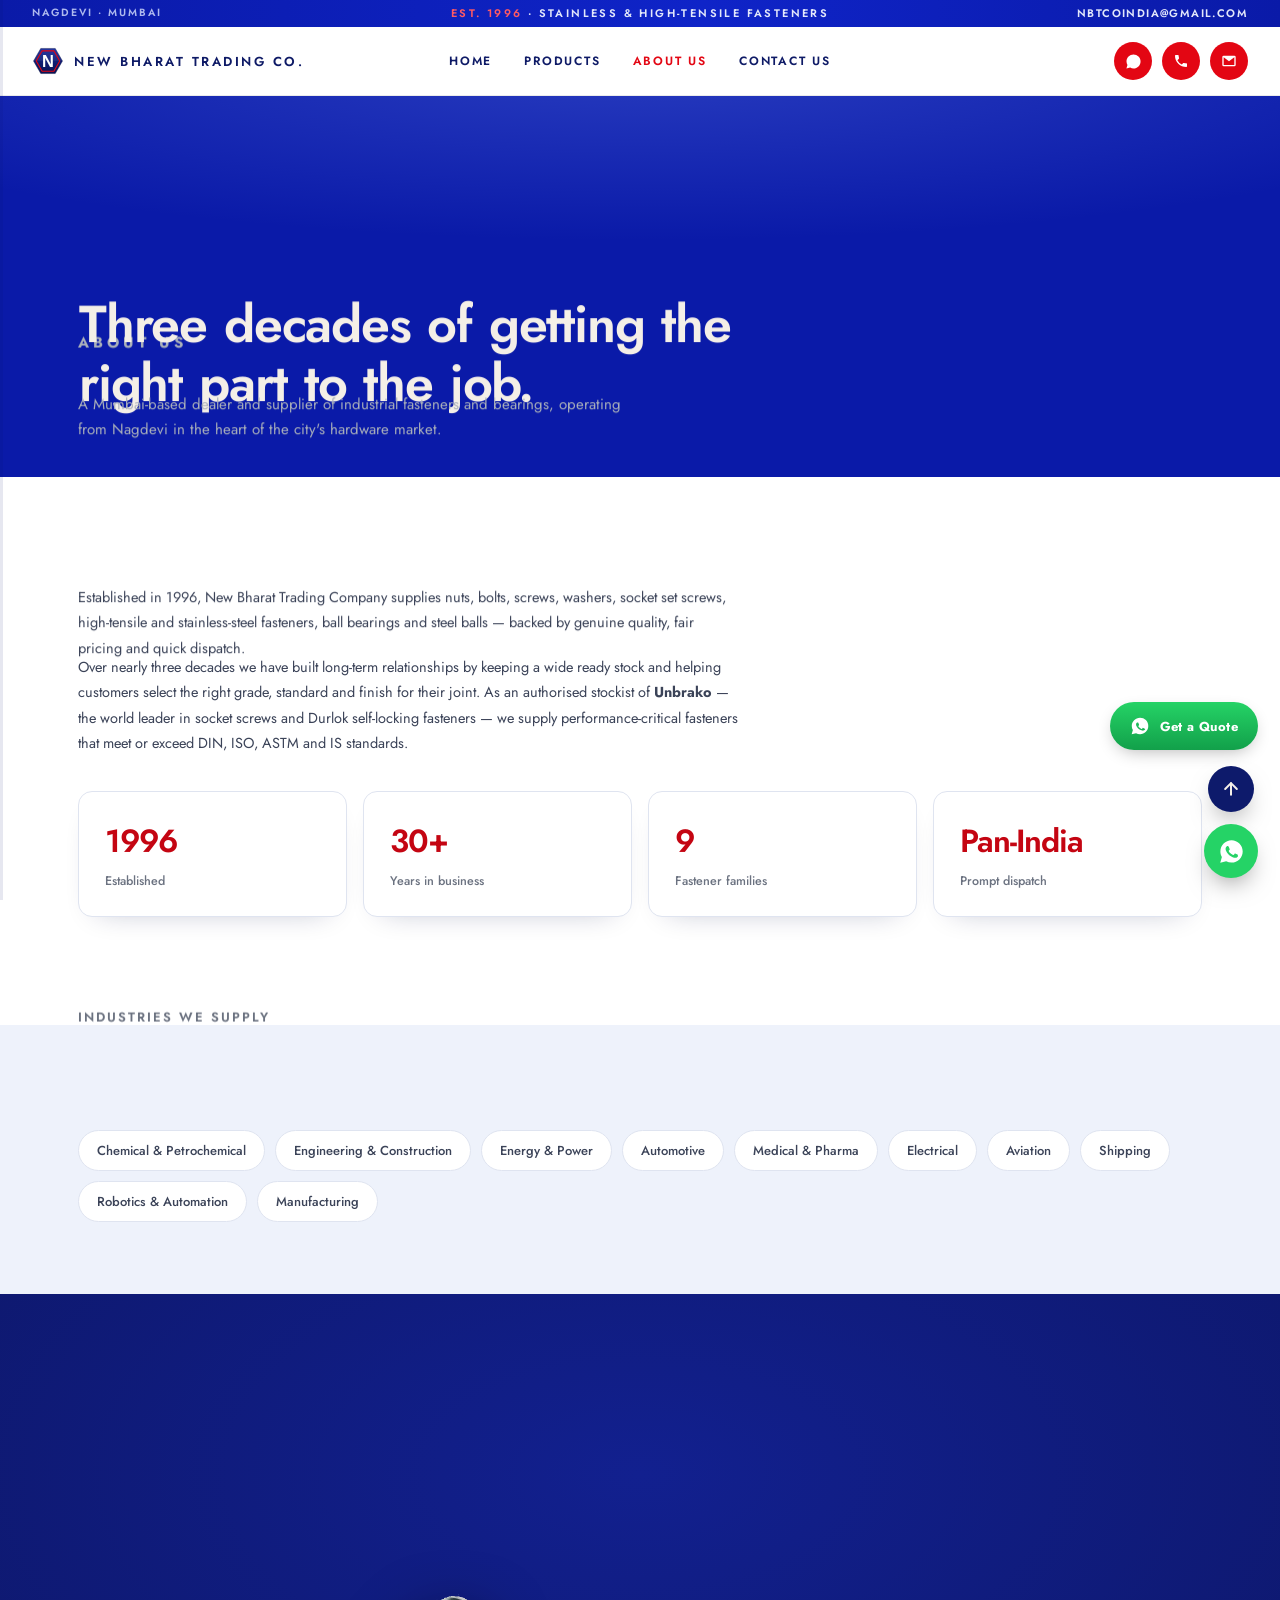
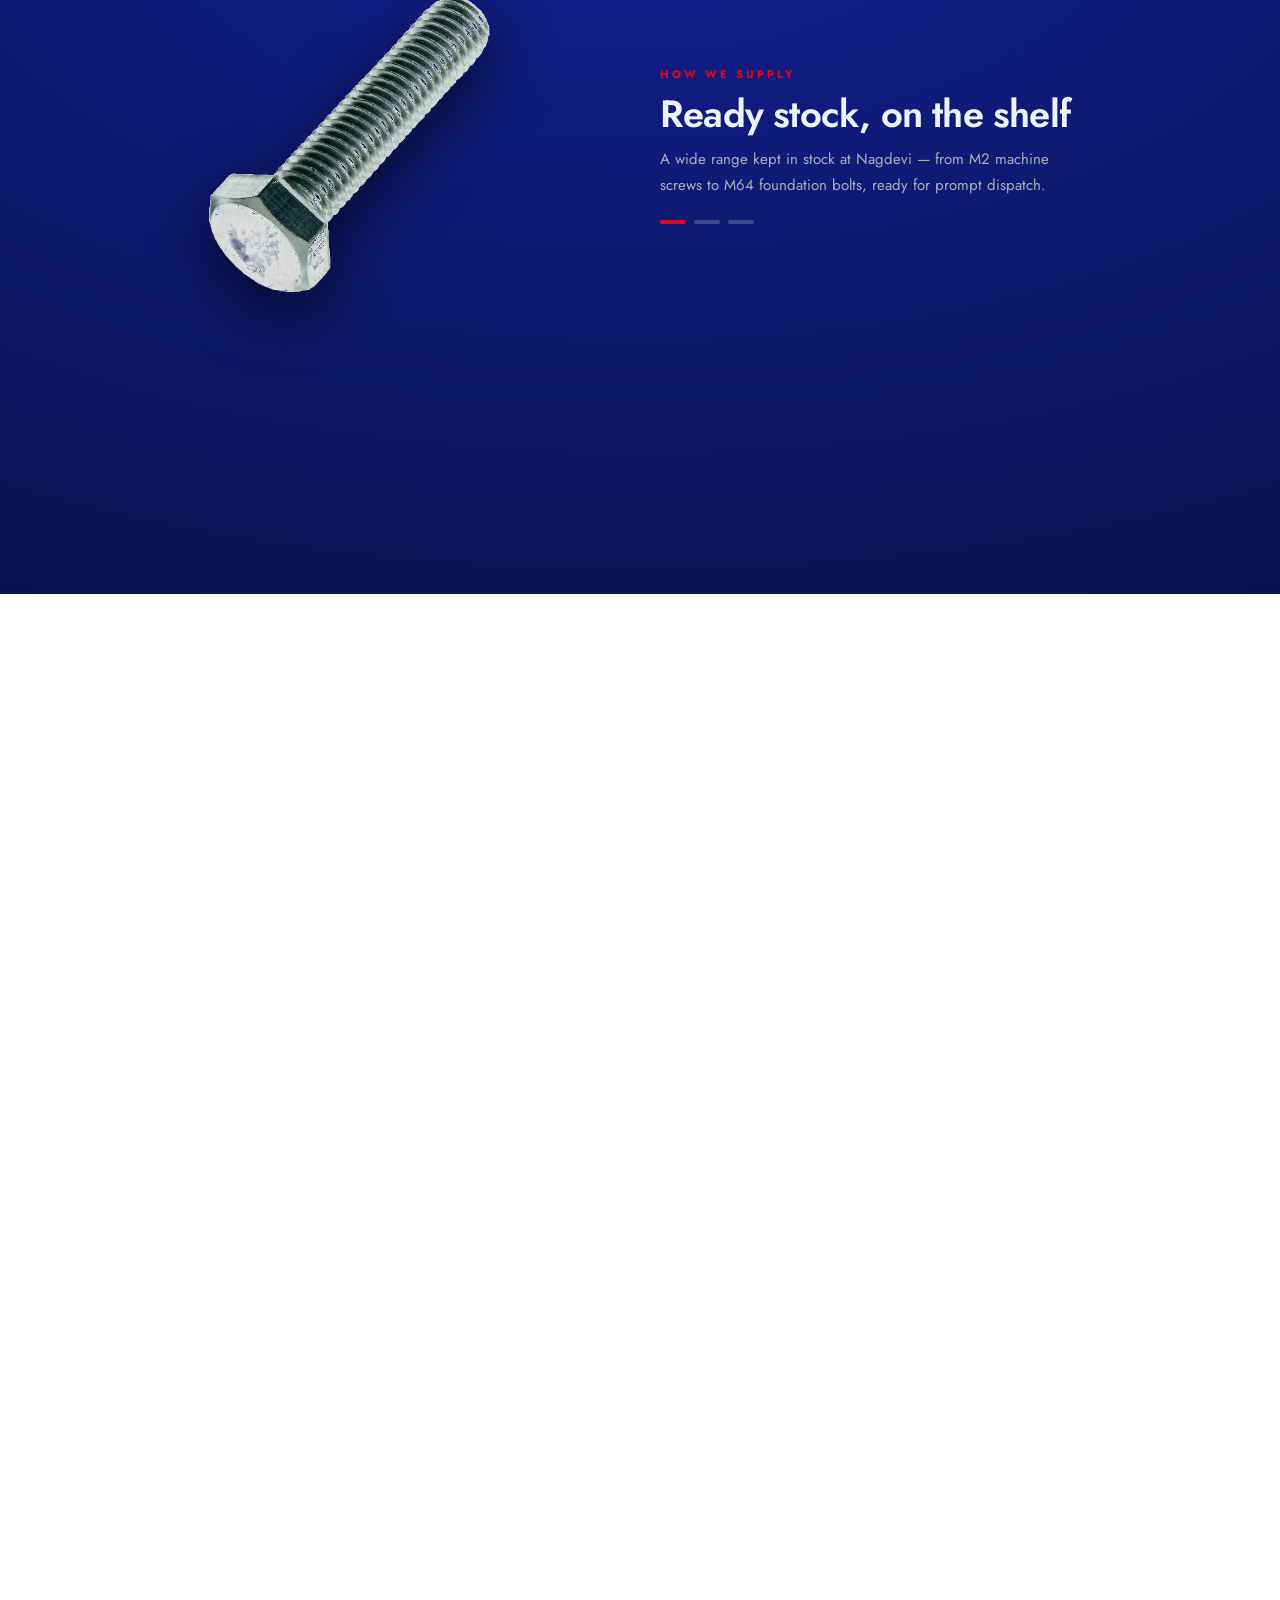
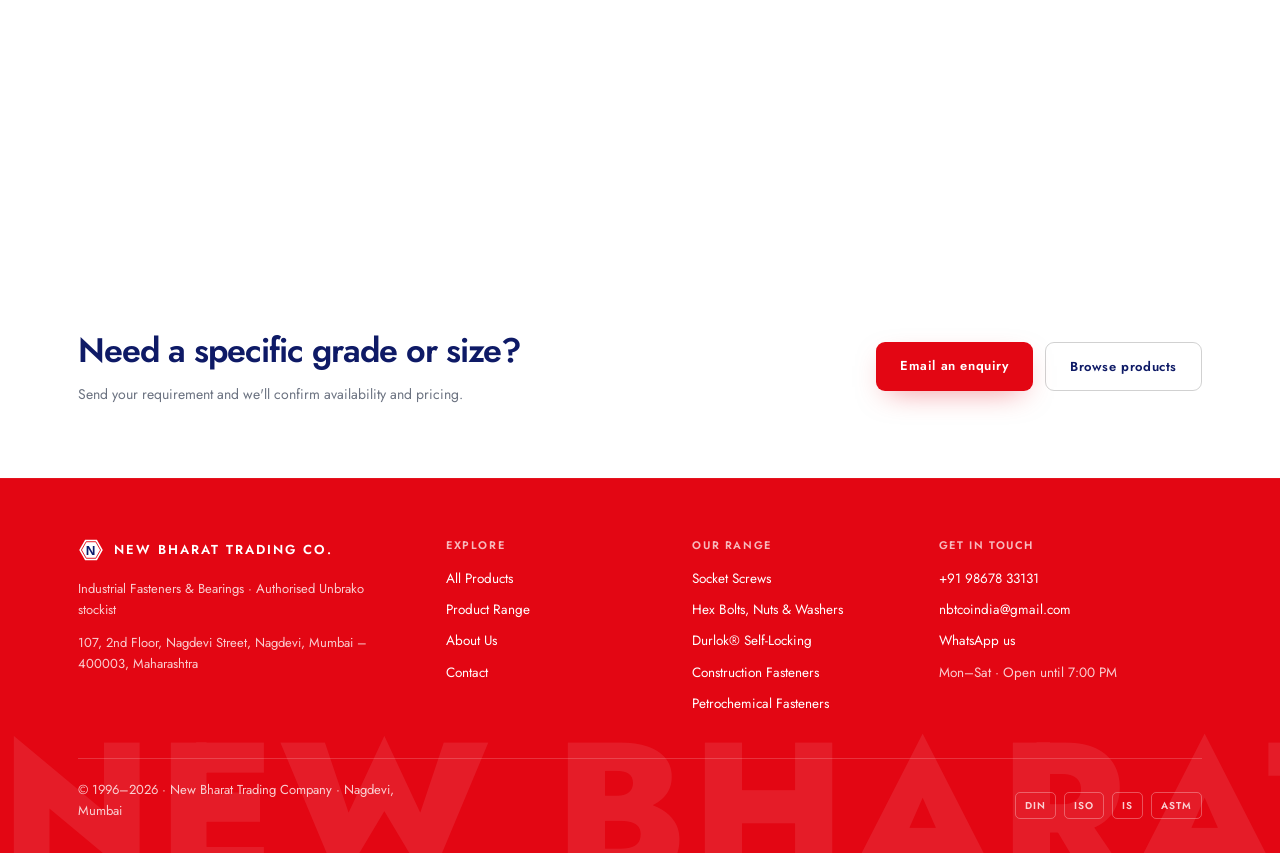
==== commit faadc1db: "Add files via upload" ====
--- a/about.html
+++ b/about.html
@@ -6,7 +6,7 @@
 <title>About — New Bharat Trading Company</title>
 <meta name="description" content="New Bharat Trading Company — a Mumbai-based dealer and supplier of industrial fasteners and bearings, established 1996, operating from Nagdevi.">
 <link rel="stylesheet" href="site.css">
-<link rel="icon" type="image/svg+xml" href="assets/logo-mark.svg">
+<link rel="icon" type="image/svg+xml" href="data:image/svg+xml,%3Csvg xmlns='http://www.w3.org/2000/svg' viewBox='0 0 64 64'%3E%3Cpolygon points='61,32 46.5,6.89 17.5,6.89 3,32 17.5,57.11 46.5,57.11' fill='%230d1a6b'/%3E%3Cpolygon points='55.5,32 43.75,11.65 20.25,11.65 8.5,32 20.25,52.35 43.75,52.35' fill='none' stroke='%23e30613' stroke-width='2.6'/%3E%3Ctext x='32' y='44' text-anchor='middle' font-family='Arial' font-weight='900' font-size='34' fill='%23ffffff'%3EN%3C/text%3E%3C/svg%3E">
 <link rel="stylesheet" href="nbt-enhance.css">
 </head>
 <body data-active="about">
--- a/nbt-enhance.css
+++ b/nbt-enhance.css
@@ -70,15 +70,13 @@
   display:inline-flex;align-items:center;gap:10px;
   padding:14px 20px;border:none;border-radius:999px;cursor:pointer;
   font:700 13px/1 Jost,system-ui,sans-serif;letter-spacing:.4px;color:#fff;
-  background:linear-gradient(180deg,#22c15b,#12a04a);
-  box-shadow:0 14px 30px -10px rgba(18,160,74,.7);
-  transition:transform .25s var(--nbt-ease),box-shadow .25s ease;
-}
-#nbt-launch:hover{transform:translateY(-3px);box-shadow:0 20px 38px -12px rgba(18,160,74,.8);}
+  background:linear-gradient(180deg,#25d366,#12a04a);
+  box-shadow:0 6px 18px -6px rgba(0,0,0,.32);
+  transition:transform .2s var(--nbt-ease),box-shadow .2s ease;
+}
+#nbt-launch:hover{transform:translateY(-2px);box-shadow:0 10px 22px -8px rgba(0,0,0,.36);}
 #nbt-launch svg{width:20px;height:20px;flex:0 0 auto;}
-#nbt-launch .nbt-launch-pulse{position:absolute;inset:0;border-radius:999px;box-shadow:0 0 0 0 rgba(18,160,74,.55);animation:nbt-pulse 2.4s ease-out infinite;}
-@keyframes nbt-pulse{0%{box-shadow:0 0 0 0 rgba(18,160,74,.5);}70%{box-shadow:0 0 0 16px rgba(18,160,74,0);}100%{box-shadow:0 0 0 0 rgba(18,160,74,0);}}
-@media (max-width:600px){#nbt-launch{right:14px;bottom:14px;padding:13px 16px;font-size:12px;}}
+@media (max-width:600px){#nbt-launch{right:14px;bottom:14px;padding:12px 16px;font-size:12px;}}
 
 /* ---- Finder modal ------------------------------------------------------- */
 #nbt-modal{
@@ -138,5 +136,88 @@
   }
   #nbt-preloader{display:none!important;}
   #nbt-thread-fill,#nbt-thread-head{transition:none!important;}
-  #nbt-launch .nbt-launch-pulse{display:none!important;}
-}
+}
+
+/* ==========================================================================
+   Mobile hamburger menu (both the builder nav and the site.js nav)
+   ========================================================================== */
+#nbt-burger{
+  position:fixed;top:14px;right:14px;z-index:99986;
+  display:none;                       /* desktop: hidden */
+  flex-direction:column;justify-content:center;gap:5px;
+  width:44px;height:44px;padding:0;border:none;background:transparent;cursor:pointer;
+}
+#nbt-burger span{display:block;width:25px;height:2.5px;border-radius:2px;background:var(--nbt-ink);margin:0 auto;
+  transition:transform .3s var(--nbt-ease),opacity .2s ease;}
+#nbt-burger.is-open span:nth-child(1){transform:translateY(7.5px) rotate(45deg);}
+#nbt-burger.is-open span:nth-child(2){opacity:0;}
+#nbt-burger.is-open span:nth-child(3){transform:translateY(-7.5px) rotate(-45deg);}
+
+#nbt-menu{
+  position:fixed;left:0;right:0;top:64px;z-index:99985;
+  background:#fff;border-bottom:1px solid var(--nbt-line);
+  box-shadow:0 22px 44px -22px rgba(9,15,64,.4);
+  padding:8px 0 16px;
+  opacity:0;visibility:hidden;transform:translateY(-12px);
+  transition:opacity .28s ease,transform .28s var(--nbt-ease),visibility .28s ease;
+}
+body.nbt-menu-open #nbt-menu{opacity:1;visibility:visible;transform:translateY(0);}
+#nbt-menu .nbt-menu-links{display:flex;flex-direction:column;}
+#nbt-menu .nbt-menu-links a{
+  padding:16px 26px;font:700 14px/1 Jost,system-ui,sans-serif;letter-spacing:1.6px;text-transform:uppercase;
+  color:var(--nbt-ink);text-decoration:none;border-bottom:1px solid #f0f2f8;transition:color .18s ease,background .18s ease;
+}
+#nbt-menu .nbt-menu-links a:active,#nbt-menu .nbt-menu-links a:hover{color:var(--nbt-red);background:var(--nbt-paper);}
+#nbt-menu .nbt-menu-contact{display:flex;gap:10px;padding:16px 26px 4px;}
+#nbt-menu .nbt-menu-contact a{
+  flex:1;text-align:center;padding:13px 8px;border-radius:10px;
+  background:var(--nbt-navy);color:#fff;text-decoration:none;
+  font:700 11px/1 Jost,system-ui,sans-serif;letter-spacing:.6px;text-transform:uppercase;
+}
+@media (min-width:861px){#nbt-menu{display:none!important;}}
+
+@media (max-width:860px){
+  /* hide the in-nav link + contact-icon groups; the hamburger replaces them */
+  [data-navmain] > div:has(> [data-navlink]){display:none!important;}
+  [data-navmain] > div:has(> a[aria-label]){display:none!important;}
+  #nbt-burger{display:inline-flex!important;}
+}
+
+/* ==========================================================================
+   Mobile "Industries" grid (replaces the 3D carousel on phones)
+   ========================================================================== */
+#nbt-industries{display:none;}
+#nbt-industries .nbt-ind-card{
+  position:relative;border-radius:15px;overflow:hidden;aspect-ratio:3/4;
+  background:#0d1a6b;box-shadow:0 16px 30px -20px rgba(12,20,70,.55);border:1px solid #dfe4f0;
+}
+#nbt-industries .nbt-ind-card img{position:absolute;inset:0;width:100%;height:100%;object-fit:cover;}
+#nbt-industries .nbt-ind-card .nbt-ind-cap{
+  position:absolute;inset:0;display:flex;flex-direction:column;justify-content:flex-end;padding:13px;
+  background:linear-gradient(180deg,transparent 42%,rgba(9,15,64,.9));
+}
+#nbt-industries .nbt-ind-card h3{margin:0;font:600 14px/1.2 Jost,system-ui,sans-serif;color:#fff;}
+#nbt-industries .nbt-ind-card p{margin:5px 0 0;font:500 10.5px/1.35 Jost,system-ui,sans-serif;color:rgba(255,255,255,.82);}
+@media (max-width:860px){
+  body.nbt-ind-ready section[data-screen-label="Industries"] [data-gallery-stage]{display:none!important;}
+  body.nbt-ind-ready #nbt-industries{display:grid!important;grid-template-columns:1fr 1fr;gap:12px;margin-top:26px;}
+}
+
+/* ==========================================================================
+   Homepage mobile layout fixes (index.html builder hero)
+   The hero ships at height:165vh with absolute-centred content — on a phone
+   that's a huge, mostly-empty scroll. On mobile we let it flow to a normal
+   height with the text at the top, and hide the scattered decorative bolts.
+   ========================================================================== */
+@media (max-width:600px){
+  section[data-hero]{height:auto!important;min-height:auto!important;}
+  /* the builder wraps the hero in a 100vh sticky pin layer — release it on phone */
+  section[data-hero] > div{position:static!important;height:auto!important;min-height:auto!important;}
+  section[data-hero] [data-herocontent]{
+    position:relative!important;left:auto!important;top:auto!important;
+    transform:none!important;width:auto!important;max-width:100%!important;
+    margin:0!important;padding:148px 22px 60px!important;
+  }
+  /* decorative floating bolts read as clutter on a small hero — hide them */
+  section[data-hero] [data-card]{display:none!important;}
+}
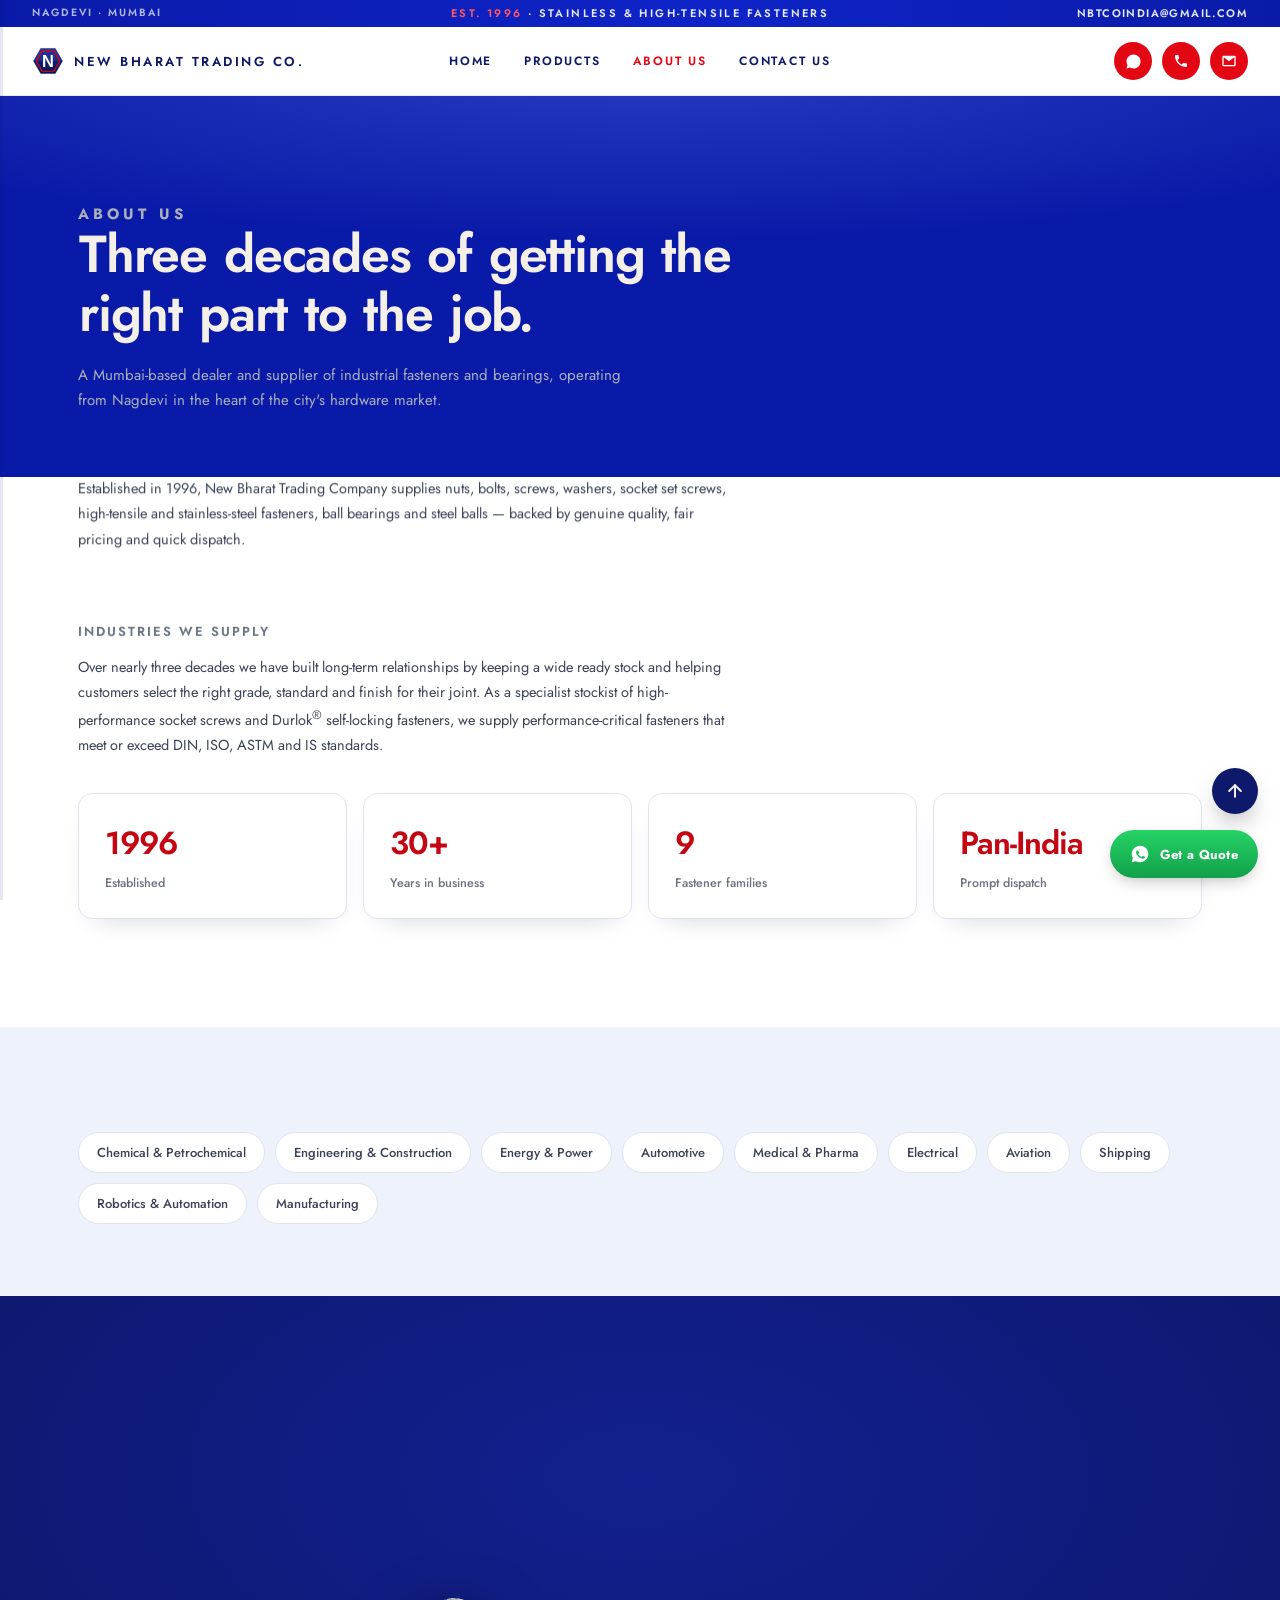
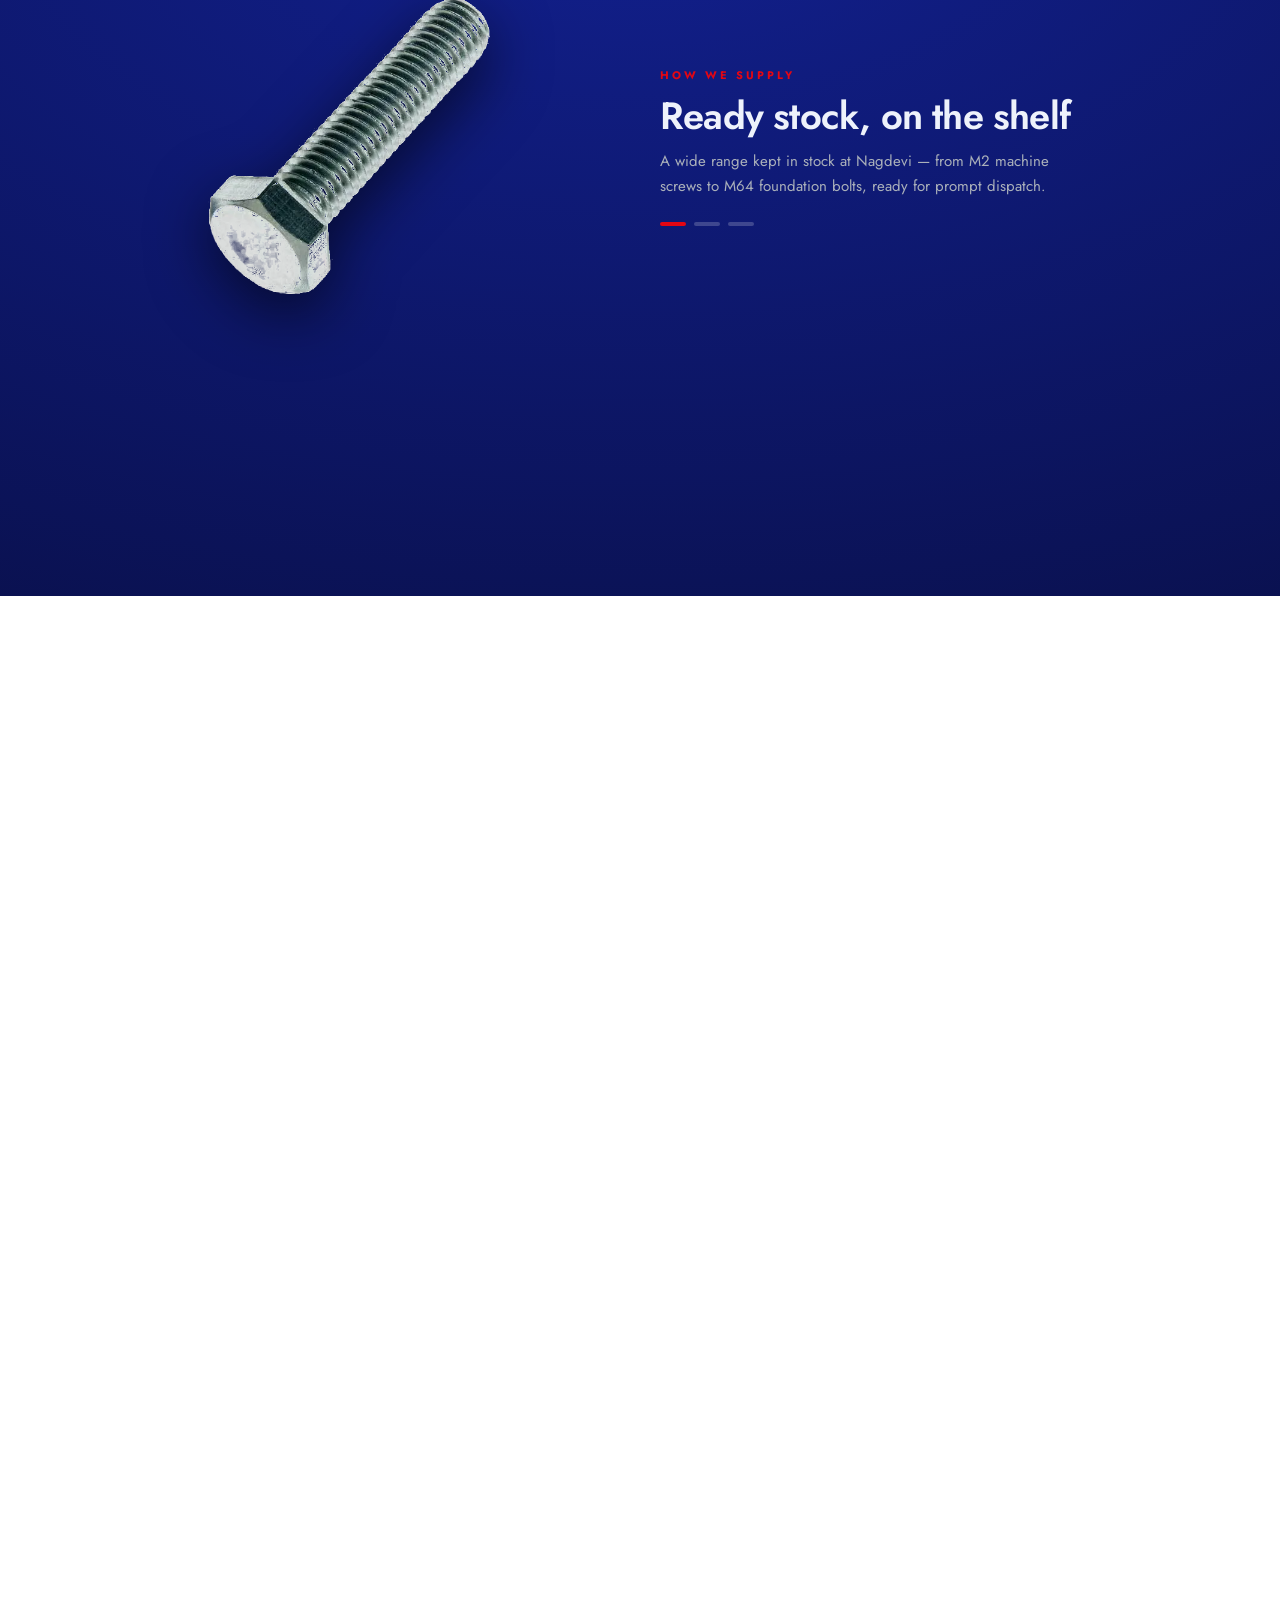
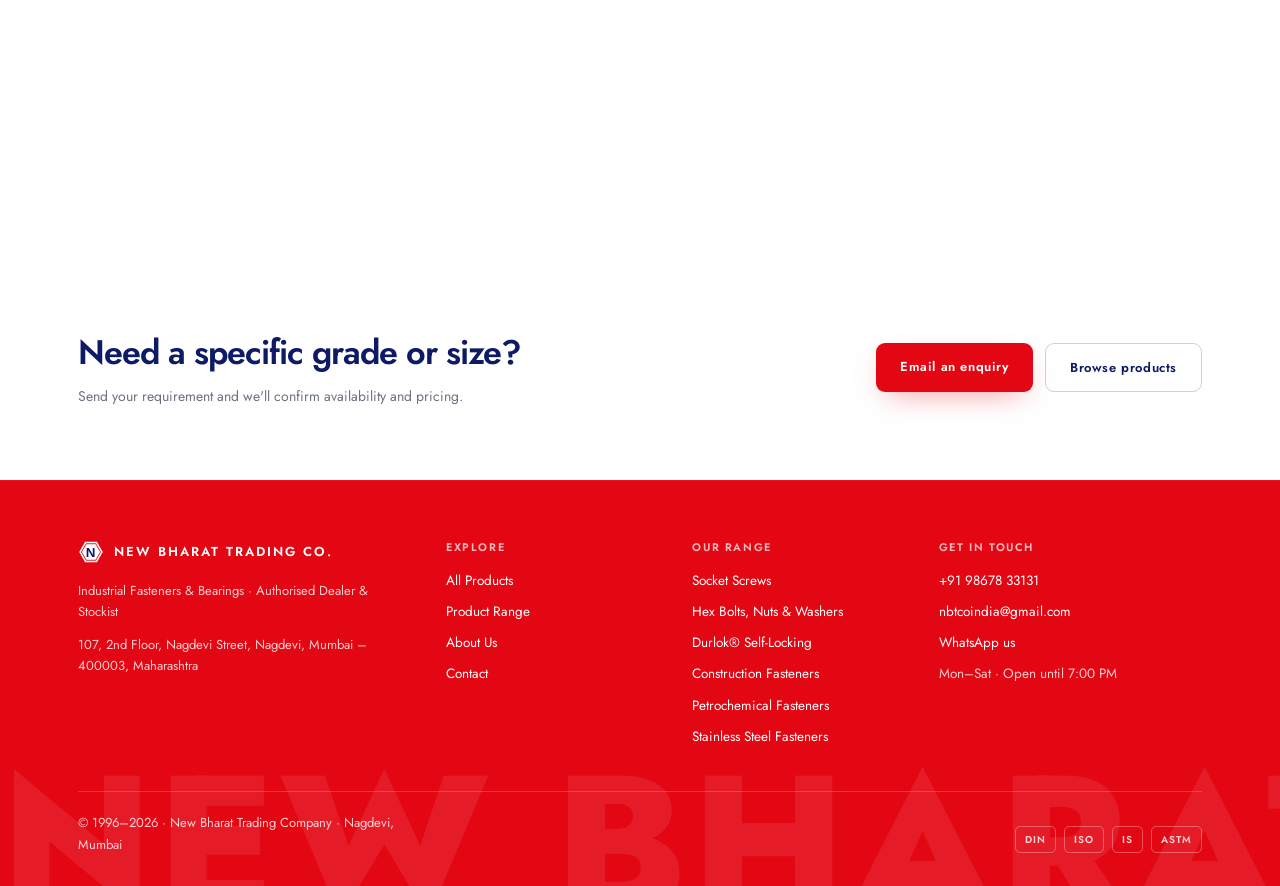
==== commit 358bb33a: "Remove all Unbrako brand references site-wide" ====
--- a/about.html
+++ b/about.html
@@ -23,7 +23,7 @@
 <section class="section"><div class="wrap">
   <div class="prose">
     <p class="lead" data-parallax="0.06">Established in 1996, New Bharat Trading Company supplies nuts, bolts, screws, washers, socket set screws, high-tensile and stainless-steel fasteners, ball bearings and steel balls — backed by genuine quality, fair pricing and quick dispatch.</p>
-    <p>Over nearly three decades we have built long-term relationships by keeping a wide ready stock and helping customers select the right grade, standard and finish for their joint. As an authorised stockist of <strong>Unbrako</strong> — the world leader in socket screws and Durlok self-locking fasteners — we supply performance-critical fasteners that meet or exceed DIN, ISO, ASTM and IS standards.</p>
+    <p>Over nearly three decades we have built long-term relationships by keeping a wide ready stock and helping customers select the right grade, standard and finish for their joint. As a specialist stockist of high-performance socket screws and Durlok<sup>&reg;</sup> self-locking fasteners, we supply performance-critical fasteners that meet or exceed DIN, ISO, ASTM and IS standards.</p>
   </div>
 
   <div class="stats">
@@ -50,7 +50,7 @@
   </div>
 </div></section>
 
-<section class="prog" id="prog" data-steps='[{"t":"Ready stock, on the shelf","b":"A wide range kept in stock at Nagdevi — from M2 machine screws to M64 foundation bolts, ready for prompt dispatch."},{"t":"The right grade, confirmed","b":"We help you match the standard, property class and finish to your joint — DIN, ISO, IS or ASTM — so the fastener performs."},{"t":"Genuine Unbrako quality","b":"As an authorised stockist, every performance-critical fastener meets or exceeds the standard it is supplied to."}]'>
+<section class="prog" id="prog" data-steps='[{"t":"Ready stock, on the shelf","b":"A wide range kept in stock at Nagdevi — from M2 machine screws to M64 foundation bolts, ready for prompt dispatch."},{"t":"The right grade, confirmed","b":"We help you match the standard, property class and finish to your joint — DIN, ISO, IS or ASTM — so the fastener performs."},{"t":"Genuine, certified quality","b":"As an authorised stockist, every performance-critical fastener meets or exceeds the standard it is supplied to."}]'>
   <div class="prog__sticky">
     <div class="prog__inner">
       <img class="prog__bolt" id="progBolt" src="assets/bolt.png" alt="">
--- a/site.css
+++ b/site.css
@@ -133,9 +133,10 @@
   transition:transform .3s,box-shadow .3s,border-color .3s;
 }
 .card:hover{transform:translateY(-5px);box-shadow:var(--shadow-lg);border-color:var(--orange);}
-.card__img{height:140px;display:flex;align-items:center;justify-content:center;
-  background:radial-gradient(120% 120% at 50% 20%,#16215e,#0a1236);}
-.card__img img{width:84px;height:84px;object-fit:contain;filter:drop-shadow(0 6px 8px rgba(0,0,0,.5));}
+.card__img{height:150px;display:flex;align-items:center;justify-content:center;overflow:hidden;
+  background:radial-gradient(120% 120% at 50% 18%,#ffffff,#eef2fb);}
+.card__img img{width:auto;height:124px;max-width:86%;object-fit:contain;
+  filter:drop-shadow(0 8px 12px rgba(12,20,70,.14));}
 .card__body{padding:18px;display:flex;flex-direction:column;flex:1;}
 .card__cat{font-weight:700;font-size:10px;letter-spacing:1.5px;text-transform:uppercase;color:var(--orange);margin:0 0 8px;}
 .card__name{margin:0 0 7px;font-weight:600;font-size:15.5px;line-height:1.25;color:var(--ink);}
@@ -143,9 +144,15 @@
 .card__cta{margin-top:auto;font-weight:600;font-size:12px;color:var(--rust);}
 
 /* category card variant */
-.ccard{padding:26px;background:#fff;border:1px solid var(--line);border-radius:14px;text-decoration:none;color:inherit;
+.ccard{padding:0;overflow:hidden;background:#fff;border:1px solid var(--line);border-radius:14px;text-decoration:none;color:inherit;
   box-shadow:var(--shadow);transition:transform .3s,box-shadow .3s,border-color .3s;display:block;}
 .ccard:hover{transform:translateY(-5px);box-shadow:var(--shadow-lg);border-color:var(--orange);}
+.ccard__img{height:150px;display:flex;align-items:center;justify-content:center;overflow:hidden;
+  background:radial-gradient(120% 120% at 50% 18%,#ffffff,#eef2fb);border-bottom:1px solid var(--line);}
+.ccard__img img{height:118px;width:auto;max-width:72%;object-fit:contain;
+  filter:drop-shadow(0 8px 12px rgba(12,20,70,.14));transition:transform .35s;}
+.ccard:hover .ccard__img img{transform:scale(1.05);}
+.ccard__body{padding:24px 26px 26px;}
 .ccard__no{font-weight:700;font-size:13px;letter-spacing:1px;color:var(--orange);}
 .ccard__name{margin:14px 0 8px;font-weight:600;font-size:19px;color:var(--ink);}
 .ccard__blurb{margin:0 0 14px;font-size:13.5px;line-height:1.6;color:var(--muted);}
--- a/nbt-enhance.css
+++ b/nbt-enhance.css
@@ -63,6 +63,10 @@
   width:11px;height:11px;transition:top .12s linear;
 }
 @media (max-width:600px){#nbt-thread{width:2px;}#nbt-thread-head{display:none;}}
+
+/* ---- Back-to-top sits ABOVE the Get-a-Quote launcher ------------------- */
+.fab-stack{bottom:86px!important;}
+@media (max-width:600px){.fab-stack{bottom:74px!important;}}
 
 /* ---- Floating "Get a Quote" launcher ----------------------------------- */
 #nbt-launch{
